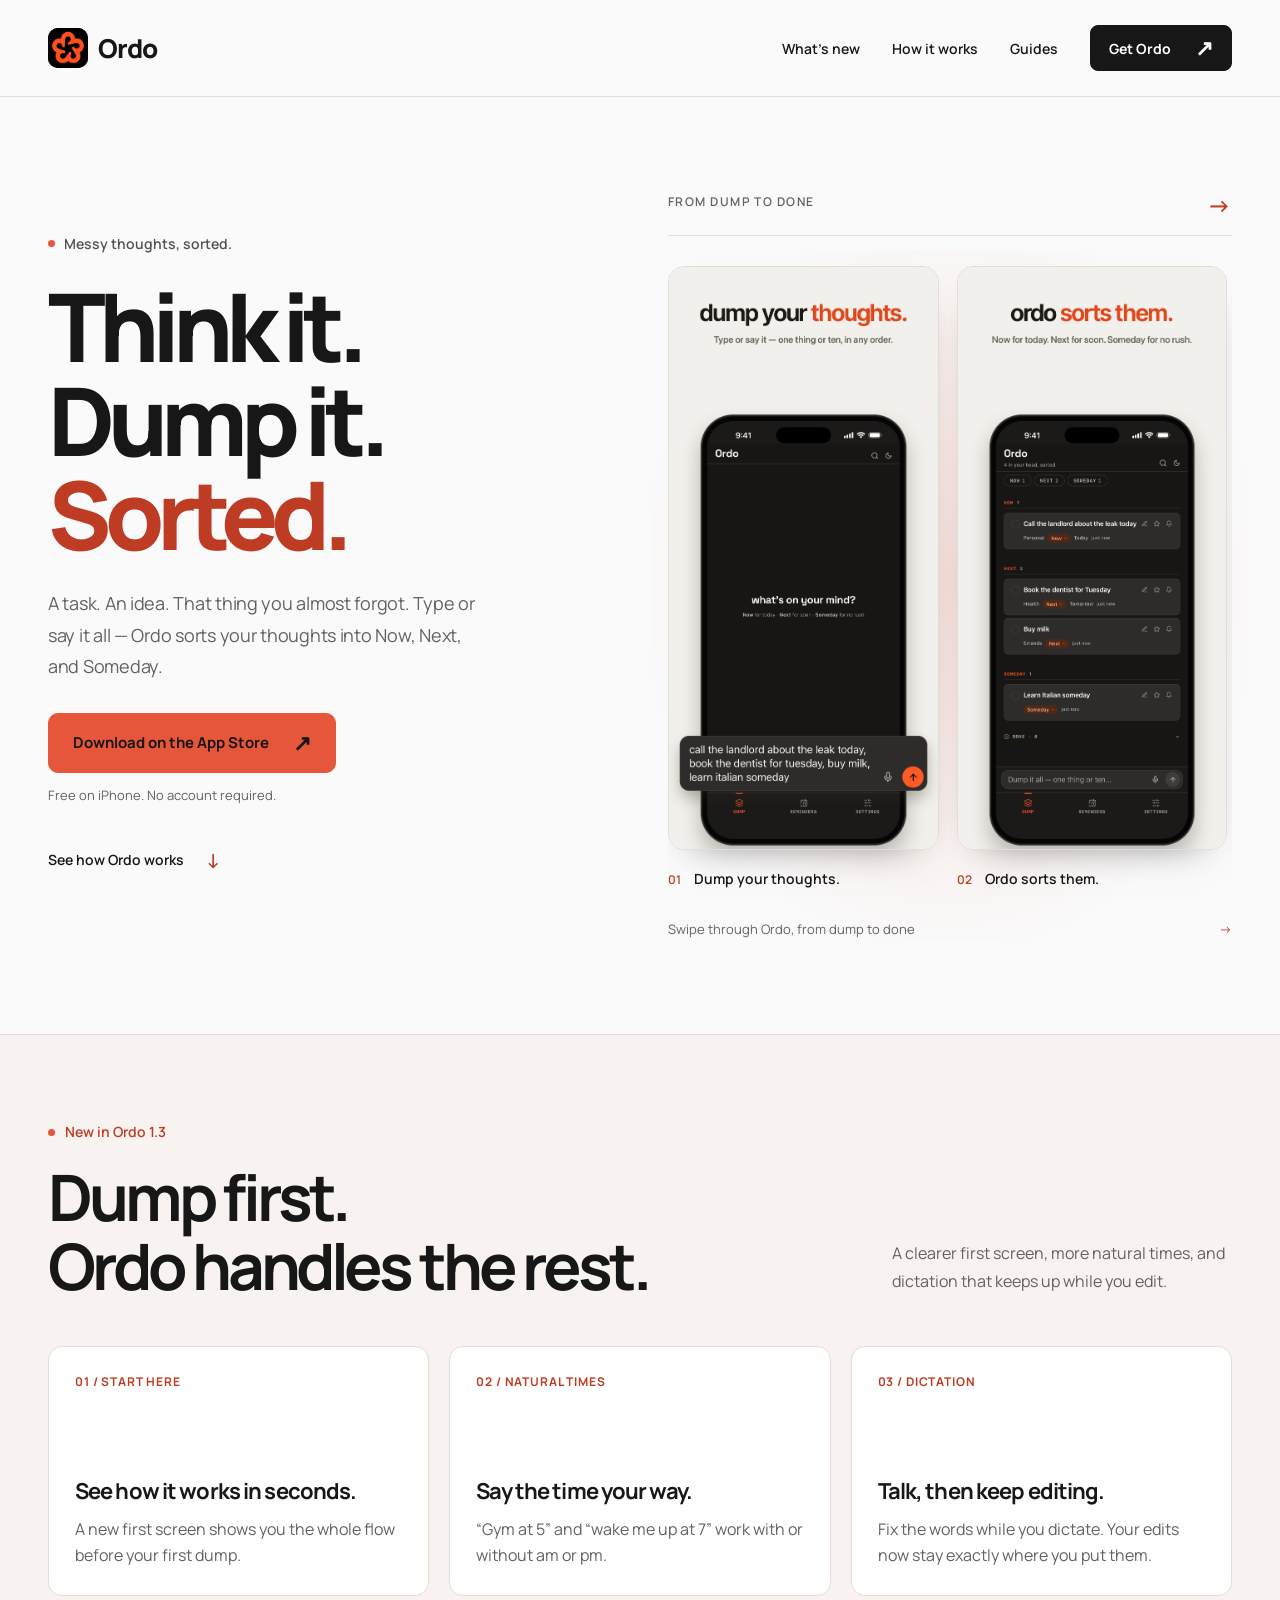
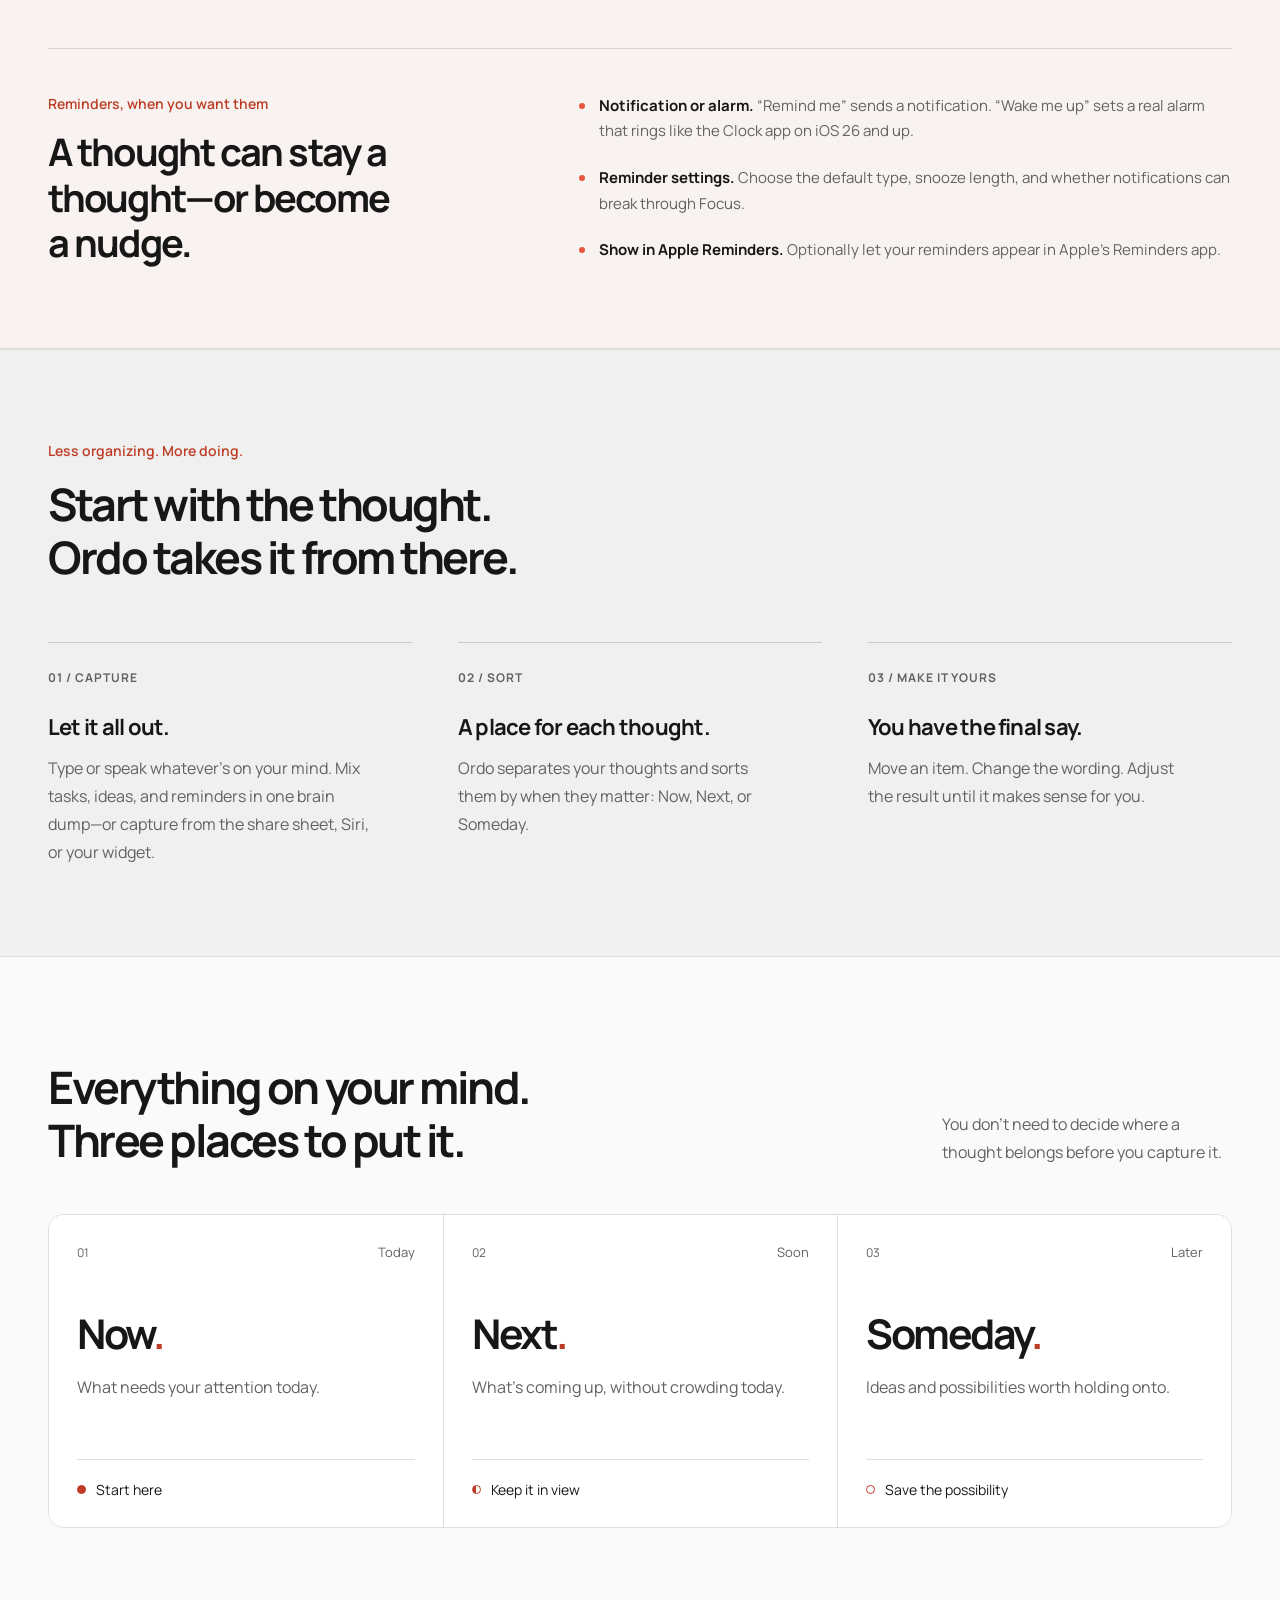
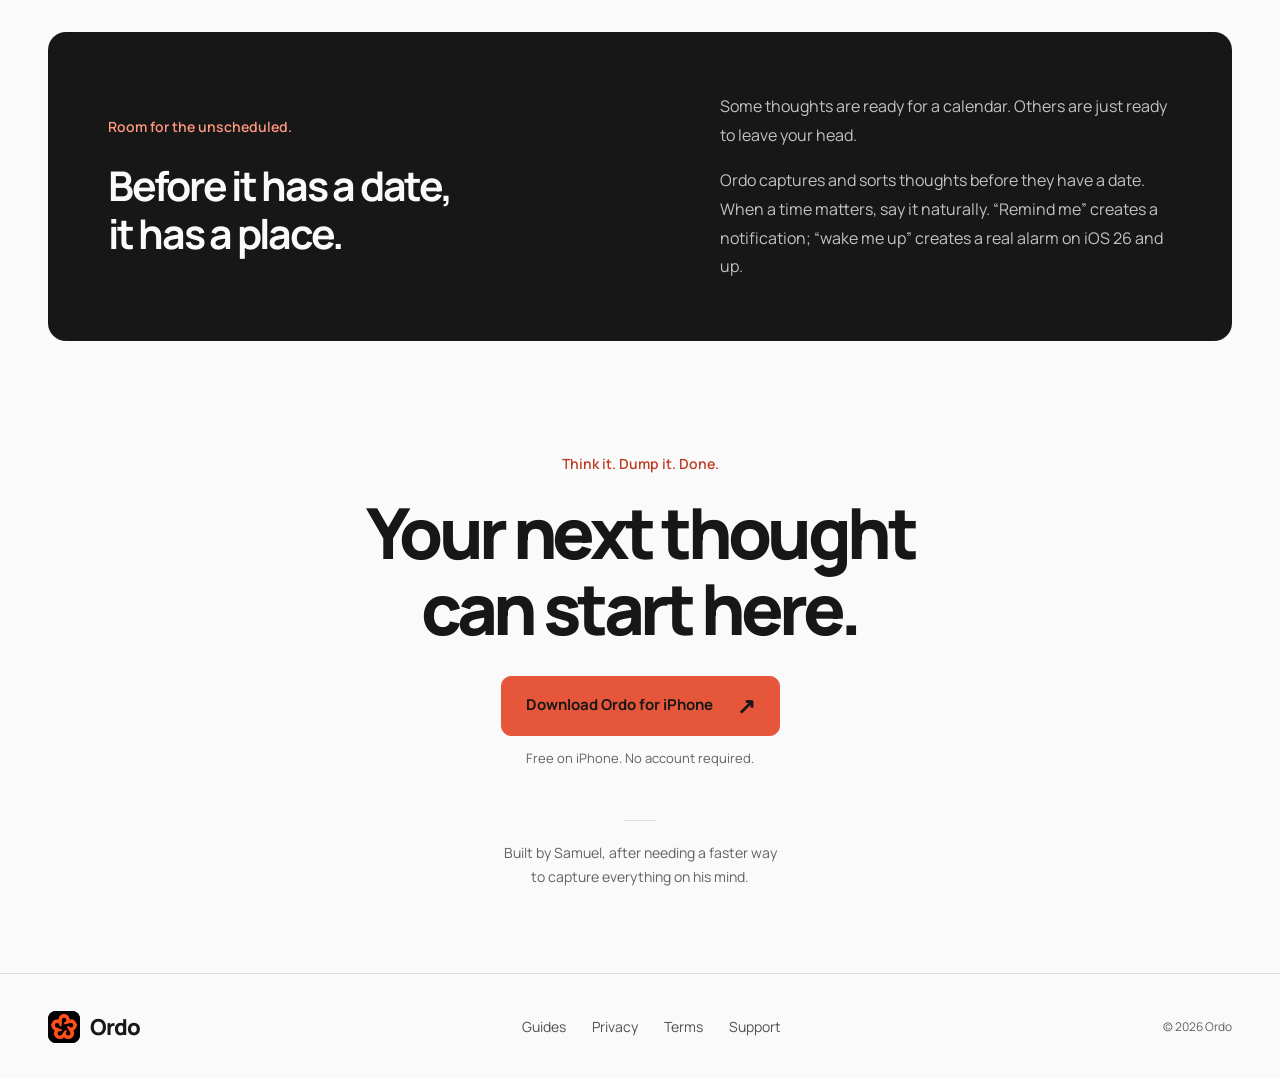
==== index.html @ 33060d0a "Launch Ordo 1.3 website updates" ====
<!DOCTYPE html>
<html lang="en">
<head>
  <meta charset="UTF-8">
  <meta name="viewport" content="width=device-width, initial-scale=1, viewport-fit=cover">
  <meta name="theme-color" content="#fafafa">
  <meta name="color-scheme" content="light">
  <meta name="robots" content="index, follow">
  <title>Ordo: Brain Dump | Messy thoughts, sorted.</title>
  <meta name="description" content="Dump every task, idea, and loose thought in one place. Ordo sorts them into Now, Next, and Someday.">
  <link rel="canonical" href="https://heyordo.app/">

  <link rel="icon" type="image/png" sizes="96x96" href="/favicon-ordo.png">
  <link rel="icon" type="image/png" sizes="32x32" href="/favicon-ordo-32.png">
  <link rel="shortcut icon" href="/favicon.ico">
  <link rel="apple-touch-icon" sizes="180x180" href="/apple-touch-icon-ordo.png">
  <link rel="manifest" href="/site.webmanifest">
  <link rel="preconnect" href="https://fonts.googleapis.com">
  <link rel="preconnect" href="https://fonts.gstatic.com" crossorigin>
  <link href="https://fonts.googleapis.com/css2?family=Manrope:wght@400;500;600;700;800&amp;display=swap" rel="stylesheet">
  <meta property="og:title" content="Ordo: Brain Dump | Messy thoughts, sorted.">
  <meta property="og:description" content="Type or say mixed thoughts. Ordo separates them into Now, Next, and Someday.">
  <meta property="og:type" content="website">
  <meta property="og:url" content="https://heyordo.app">
  <meta property="og:site_name" content="Ordo">
  <meta property="og:locale" content="en_CA">
  <meta property="og:image" content="https://heyordo.app/social-preview.png">
  <meta property="og:image:secure_url" content="https://heyordo.app/social-preview.png">
  <meta property="og:image:type" content="image/png">
  <meta property="og:image:width" content="1200">
  <meta property="og:image:height" content="630">
  <meta property="og:image:alt" content="Ordo sorts mixed thoughts into Now, Next, and Someday.">
  <link rel="image_src" href="https://heyordo.app/social-preview.png">
  <meta name="twitter:card" content="summary_large_image">
  <meta name="twitter:title" content="Ordo: Brain Dump | Messy thoughts, sorted.">
  <meta name="twitter:description" content="Type or say mixed thoughts. Ordo separates them into Now, Next, and Someday.">
  <meta name="twitter:image" content="https://heyordo.app/social-preview.png">
  <meta name="twitter:image:alt" content="Ordo sorts mixed thoughts into Now, Next, and Someday.">

  <script defer data-domain="heyordo.app" src="https://plausible.io/js/script.js"></script>

  <link rel="stylesheet" href="/site.css">
</head>
<body>
  <a class="skip-link" href="#main">Skip to content</a>
  <header class="site-header">
    <nav class="wrap nav" aria-label="Main navigation">
      <a class="brand" href="/" aria-label="Ordo home">
        <span class="brand-icon"><img src="/logo-original.png" alt="" width="40" height="40"></span>
        <span>Ordo</span>
      </a>
      <div class="nav-links">
        <a class="nav-text" href="#v13">What's new</a>
        <a class="nav-text" href="#how-it-works">How it works</a>
        <a class="nav-text" href="/articles/">Guides</a>
        <a class="button button-small" href="https://apps.apple.com/app/id6797331101">Get Ordo <span aria-hidden="true">↗</span></a>
      </div>
    </nav>
  </header>

  <main id="main">
    <section class="hero wrap" aria-labelledby="hero-title">
      <div class="hero-content">
        <p class="eyebrow"><span class="status-dot" aria-hidden="true"></span> Messy thoughts, sorted.</p>
        <h1 id="hero-title">Think it.<br>Dump it.<br><span>Sorted.</span></h1>
        <p class="hero-copy">A task. An idea. That thing you almost forgot. Type or say it all — Ordo sorts your thoughts into Now, Next, and Someday.</p>
        <div class="hero-actions">
          <a class="button" href="https://apps.apple.com/app/id6797331101">Download on the App Store <span aria-hidden="true">↗</span></a>
          <p class="availability">Free on iPhone. No account required.</p>
        </div>
        <a class="text-link" href="#how-it-works">See how Ordo works <span aria-hidden="true">↓</span></a>
      </div>
      <div class="hero-product" aria-label="Ordo product screenshots">
        <div class="product-heading"><span>FROM DUMP TO DONE</span><span aria-hidden="true">→</span></div>
        <div class="phone-pair" tabindex="0" role="region" aria-label="Six Ordo screenshots, in order">
          <figure class="phone">
            <img src="/screenshots-1.3/01.png" alt="Dump your thoughts in Ordo by typing one thing or ten, in any order." width="1290" height="2796" fetchpriority="high" decoding="async">
            <figcaption><span>01</span> Dump your thoughts.</figcaption>
          </figure>
          <figure class="phone">
            <img src="/screenshots-1.3/02.png" alt="Ordo sorts a mixed dump into Now, Next, and Someday." width="1290" height="2796" decoding="async">
            <figcaption><span>02</span> Ordo sorts them.</figcaption>
          </figure>
          <figure class="phone">
            <img src="/screenshots-1.3/03.png" alt="Ordo shown with a five-star App Store review from a person using it to organize their thoughts." width="1290" height="2796" loading="lazy" decoding="async">
            <figcaption><span>03</span> Made for busy minds.</figcaption>
          </figure>
          <figure class="phone">
            <img src="/screenshots-1.3/04.png" alt="Dictate a brain dump in Ordo and edit the text while speaking." width="1290" height="2796" loading="lazy" decoding="async">
            <figcaption><span>04</span> Say it as it comes.</figcaption>
          </figure>
          <figure class="phone">
            <img src="/screenshots-1.3/05.png" alt="Mention a time in a dump and Ordo creates a reminder." width="1290" height="2796" loading="lazy" decoding="async">
            <figcaption><span>05</span> Add a time.</figcaption>
          </figure>
          <figure class="phone">
            <img src="/screenshots-1.3/06.png" alt="Completed items move out of the way in Ordo, leaving room to breathe." width="1290" height="2796" loading="lazy" decoding="async">
            <figcaption><span>06</span> Tick it off.</figcaption>
          </figure>
        </div>
        <p class="screen-hint">Swipe through Ordo, from dump to done <span aria-hidden="true">→</span></p>
      </div>
    </section>

    <section class="release-section" id="v13" aria-labelledby="release-title">
      <div class="wrap">
        <div class="release-heading">
          <div>
            <p class="eyebrow release-status"><span class="status-dot" aria-hidden="true"></span> New in Ordo 1.3</p>
            <h2 id="release-title">Dump first.<br>Ordo handles the rest.</h2>
          </div>
          <p>A clearer first screen, more natural times, and dictation that keeps up while you edit.</p>
        </div>
        <div class="capture-grid">
          <article class="capture-feature">
            <span class="feature-number">01 / START HERE</span>
            <h3>See how it works in seconds.</h3>
            <p>A new first screen shows you the whole flow before your first dump.</p>
          </article>
          <article class="capture-feature">
            <span class="feature-number">02 / NATURAL TIMES</span>
            <h3>Say the time your way.</h3>
            <p>“Gym at 5” and “wake me up at 7” work with or without am or pm.</p>
          </article>
          <article class="capture-feature">
            <span class="feature-number">03 / DICTATION</span>
            <h3>Talk, then keep editing.</h3>
            <p>Fix the words while you dictate. Your edits now stay exactly where you put them.</p>
          </article>
        </div>
        <div class="release-more">
          <div>
            <p class="eyebrow">Reminders, when you want them</p>
            <h3>A thought can stay a thought—or become a nudge.</h3>
          </div>
          <ul class="release-list">
            <li><strong>Notification or alarm.</strong> “Remind me” sends a notification. “Wake me up” sets a real alarm that rings like the Clock app on iOS 26 and up.</li>
            <li><strong>Reminder settings.</strong> Choose the default type, snooze length, and whether notifications can break through Focus.</li>
            <li><strong>Show in Apple Reminders.</strong> Optionally let your reminders appear in Apple's Reminders app.</li>
          </ul>
        </div>
      </div>
    </section>

    <section class="how-section" id="how-it-works" aria-labelledby="how-title">
      <div class="wrap">
        <div class="section-heading">
          <p class="eyebrow">Less organizing. More doing.</p>
          <h2 id="how-title">Start with the thought.<br>Ordo takes it from there.</h2>
        </div>
        <div class="steps">
          <article class="step">
            <span class="step-number">01 / CAPTURE</span>
            <h3>Let it all out.</h3>
            <p>Type or speak whatever’s on your mind. Mix tasks, ideas, and reminders in one brain dump—or capture from the share sheet, Siri, or your widget.</p>
          </article>
          <article class="step">
            <span class="step-number">02 / SORT</span>
            <h3>A place for each thought.</h3>
            <p>Ordo separates your thoughts and sorts them by when they matter: Now, Next, or Someday.</p>
          </article>
          <article class="step">
            <span class="step-number">03 / MAKE IT YOURS</span>
            <h3>You have the final say.</h3>
            <p>Move an item. Change the wording. Adjust the result until it makes sense for you.</p>
          </article>
        </div>
      </div>
    </section>

    <section class="buckets-section wrap" aria-labelledby="buckets-title">
      <div class="section-heading split-heading">
        <h2 id="buckets-title">Everything on your mind.<br>Three places to put it.</h2>
        <p>You don’t need to decide where a thought belongs before you capture it.</p>
      </div>
      <div class="buckets">
        <article class="bucket">
          <div class="bucket-top"><span class="bucket-index">01</span><span class="bucket-time">Today</span></div>
          <h3>Now<span aria-hidden="true">.</span></h3>
          <p>What needs your attention today.</p>
          <div class="bucket-bottom"><span class="bucket-mark mark-now" aria-hidden="true"></span> Start here</div>
        </article>
        <article class="bucket">
          <div class="bucket-top"><span class="bucket-index">02</span><span class="bucket-time">Soon</span></div>
          <h3>Next<span aria-hidden="true">.</span></h3>
          <p>What’s coming up, without crowding today.</p>
          <div class="bucket-bottom"><span class="bucket-mark mark-next" aria-hidden="true"></span> Keep it in view</div>
        </article>
        <article class="bucket">
          <div class="bucket-top"><span class="bucket-index">03</span><span class="bucket-time">Later</span></div>
          <h3>Someday<span aria-hidden="true">.</span></h3>
          <p>Ideas and possibilities worth holding onto.</p>
          <div class="bucket-bottom"><span class="bucket-mark mark-someday" aria-hidden="true"></span> Save the possibility</div>
        </article>
      </div>
    </section>

    <section class="calendar-section wrap" aria-labelledby="calendar-title">
      <div class="calendar-panel">
        <div>
          <p class="eyebrow">Room for the unscheduled.</p>
          <h2 id="calendar-title">Before it has a date,<br>it has a place.</h2>
        </div>
        <div class="calendar-copy">
          <p>Some thoughts are ready for a calendar. Others are just ready to leave your head.</p>
          <p>Ordo captures and sorts thoughts before they have a date. When a time matters, say it naturally. “Remind me” creates a notification; “wake me up” creates a real alarm on iOS 26 and up.</p>
        </div>
      </div>
    </section>

    <section class="closing wrap" aria-labelledby="closing-title">
      <p class="eyebrow">Think it. Dump it. Done.</p>
      <h2 id="closing-title">Your next thought<br>can start here.</h2>
      <a class="button" href="https://apps.apple.com/app/id6797331101">Download Ordo for iPhone <span aria-hidden="true">↗</span></a>
      <p class="availability">Free on iPhone. No account required.</p>
      <div class="founder-note"><span class="founder-rule" aria-hidden="true"></span><p>Built by Samuel, after needing a faster way<br class="desktop-break"> to capture everything on his mind.</p></div>
    </section>
  </main>

  <footer>
    <div class="wrap footer-inner">
      <a class="brand footer-brand" href="/" aria-label="Ordo home"><span class="brand-icon"><img src="/logo-original.png" alt="" width="32" height="32"></span><span>Ordo</span></a>
      <nav class="footer-links" aria-label="Footer navigation">
        <a href="/articles/">Guides</a>
        <a href="/privacy/">Privacy</a>
        <a href="/terms/">Terms</a>
        <a href="/support/">Support</a>
      </nav>
      <span class="copyright">© 2026 Ordo</span>
    </div>
  </footer>
</body>
</html>
---- site.css ----
:root {
  color-scheme: light;
  --paper: #fafafa;
  --ink: #171717;
  --muted: #626262;
  --line: #dedede;
  --coral: #e6563a;
  --coral-dark: #be3c24;
  --sans: "Manrope", -apple-system, BlinkMacSystemFont, "Segoe UI", sans-serif;
}
* { box-sizing: border-box; }
html { scroll-behavior: smooth; scroll-padding-top: 32px; }
body { margin: 0; background: var(--paper); color: var(--ink); font-family: var(--sans); -webkit-font-smoothing: antialiased; }
a { color: inherit; text-decoration: none; }
a:focus-visible { outline: 3px solid var(--coral-dark); outline-offset: 6px; }
::selection { color: var(--ink); background: #ffc8b9; }
.wrap { width: min(100% - 96px, 1200px); margin-inline: auto; }
.skip-link { position: absolute; top: -80px; left: 24px; z-index: 100; background: var(--ink); color: white; padding: 16px; border-radius: 8px; }
.skip-link:focus { top: 12px; }
.site-header { border-bottom: 1px solid var(--line); }
.nav { display: flex; justify-content: space-between; align-items: center; flex-wrap: wrap; gap: 16px 24px; min-height: 96px; padding-block: 14px; }
.brand { display: inline-flex; align-items: center; gap: 10px; font-size: 26px; letter-spacing: -1px; font-weight: 800; flex-shrink: 0; }
.brand-icon { display: block; width: 40px; height: 40px; flex-shrink: 0; overflow: hidden; border-radius: 10px; background: #000; }
.brand-icon img { display: block; width: 100%; height: 100%; transform: scale(1.16); }
.nav-links { display: flex; align-items: center; flex-wrap: wrap; gap: 16px 32px; }
.nav-text { font-size: 14px; font-weight: 600; padding-block: 14px; }
.nav-text:hover, .footer-links a:hover { color: var(--coral-dark); }
.button { display: inline-flex; align-items: center; justify-content: center; gap: 24px; min-height: 60px; padding: 17px 24px; background: var(--ink); color: #fff; border: 1px solid var(--ink); border-radius: 10px; font-weight: 700; font-size: 15px; line-height: 1.5; transition: background 160ms, transform 160ms; }
.button span { font-size: 22px; line-height: 1; }
.button:hover { background: #333; transform: translateY(-2px); }
.button-small { min-height: 46px; padding: 10px 18px; gap: 24px; font-size: 14px; border-radius: 8px; }
.hero-actions .button, .closing .button { background: var(--coral); border-color: var(--coral); color: var(--ink); }
.hero-actions .button:hover, .closing .button:hover { background: #f16a4f; border-color: #f16a4f; }
.hero { display: grid; grid-template-columns: 1fr 1fr; align-items: center; gap: 56px; padding-block: 76px 94px; }
.eyebrow { margin: 0 0 24px; font-size: 14px; line-height: 1.6; font-weight: 600; }
.hero .eyebrow { display: flex; align-items: center; gap: 9px; color: #525252; }
.status-dot { width: 7px; height: 7px; border-radius: 50%; background: var(--coral); flex-shrink: 0; }
h1, h2, h3, p { overflow-wrap: break-word; }
h1 { font-size: clamp(64px, 7.4vw, 104px); font-weight: 800; letter-spacing: -.075em; line-height: .99; margin: 0; }
h1 > span { color: var(--coral-dark); }
.hero-copy { max-width: 440px; margin: 28px 0 0; color: var(--muted); font-size: 18px; line-height: 1.75; letter-spacing: -.015em; }
.hero-actions { margin-top: 30px; }
.availability { margin: 12px 0 0; font-size: 13px; line-height: 1.6; color: var(--muted); }
.text-link { display: inline-flex; align-items: center; gap: 22px; margin-top: 32px; font-size: 14px; font-weight: 600; padding-block: 8px; }
.text-link span { color: var(--coral-dark); font-size: 20px; }
.text-link:hover { color: var(--coral-dark); }
.hero-product { position: relative; isolation: isolate; min-width: 0; padding-top: 20px; }
.hero-product::before { content: ''; position: absolute; z-index: -1; inset: 10% -3% 0; background: radial-gradient(ellipse at 50% 48%, rgba(230, 86, 58, .16), rgba(230, 86, 58, .06) 48%, transparent 74%); pointer-events: none; }
.product-heading { display: flex; justify-content: space-between; padding-bottom: 18px; border-bottom: 1px solid var(--line); font-size: 12px; letter-spacing: .12em; font-weight: 600; color: var(--muted); }
.product-heading > span:last-child { font-size: 24px; color: var(--coral-dark); line-height: 1; }
.phone-pair { display: flex; align-items: start; gap: 18px; padding: 30px 0 18px; overflow-x: auto; overscroll-behavior-inline: contain; scroll-snap-type: x mandatory; scrollbar-width: thin; scrollbar-color: #d8a193 transparent; }
.phone { flex: 0 0 min(48%, 286px); min-width: 0; margin: 0; scroll-snap-align: start; }
.phone-pair:focus-visible { outline: 3px solid var(--coral-dark); outline-offset: 5px; border-radius: 8px; }
.screen-hint { display: flex; justify-content: space-between; gap: 16px; margin: 12px 0 0; color: var(--muted); font-size: 13px; line-height: 1.6; }
.screen-hint span { color: var(--coral-dark); }
.phone img { display: block; width: 100%; height: auto; border: 1px solid #e3ddd9; border-radius: 16px; box-shadow: 0 18px 38px -28px #0009; }
.phone figcaption { font-size: 14px; line-height: 1.5; font-weight: 600; margin-top: 18px; }
.phone figcaption span { color: var(--coral-dark); margin-right: 10px; font-size: 12px; }
.release-section { border-block: 1px solid var(--line); padding-block: 86px 82px; background: #f8f3f0; }
.release-heading { display: flex; justify-content: space-between; align-items: end; gap: 48px; }
.release-status { display: flex; align-items: center; gap: 10px; margin-bottom: 18px; color: var(--coral-dark); }
.release-heading h2 { margin: 0; font-size: clamp(42px, 5vw, 66px); line-height: 1.08; letter-spacing: -.065em; }
.release-heading > p { max-width: 340px; margin: 0 0 5px; color: var(--muted); font-size: 16px; line-height: 1.7; }
.capture-grid { display: grid; grid-template-columns: repeat(3, minmax(0, 1fr)); gap: 20px; margin-top: 46px; }
.capture-feature { min-height: 250px; display: flex; flex-direction: column; padding: 26px; border: 1px solid #e8dcd6; border-radius: 14px; background: #fff; }
.feature-number { color: var(--coral-dark); font-size: 12px; font-weight: 700; letter-spacing: .07em; }
.capture-feature h3 { margin: auto 0 10px; font-size: 22px; line-height: 1.3; letter-spacing: -.04em; }
.capture-feature p { margin: 0; color: var(--muted); font-size: 16px; line-height: 1.65; }
.release-more { display: grid; grid-template-columns: 1fr 1.4fr; gap: 64px; margin-top: 52px; padding-top: 44px; border-top: 1px solid #dccfc8; }
.release-more .eyebrow { margin-bottom: 14px; color: var(--coral-dark); }
.release-more h3 { max-width: 360px; margin: 0; font-size: clamp(28px, 3vw, 38px); line-height: 1.2; letter-spacing: -.05em; }
.release-list { display: grid; gap: 18px; margin: 0; padding: 0; list-style: none; }
.release-list li { position: relative; padding-left: 20px; color: var(--muted); font-size: 15px; line-height: 1.7; }
.release-list li::before { content: ''; position: absolute; top: .65em; left: 0; width: 6px; height: 6px; border-radius: 50%; background: var(--coral); }
.release-list strong { color: var(--ink); }
.how-section { border-block: 1px solid var(--line); padding-block: 90px; background: #f0f0f0; }
.section-heading h2, .calendar-panel h2 { font-size: clamp(30px, 3.5vw, 46px); font-weight: 700; line-height: 1.18; letter-spacing: -.055em; margin: 0; }
.section-heading > .eyebrow { color: var(--coral-dark); margin-bottom: 16px; }
.steps { display: grid; grid-template-columns: repeat(3, 1fr); gap: 46px; margin-top: 58px; }
.step { border-top: 1px solid #cacaca; padding-top: 22px; }
.step-number { font-size: 12px; letter-spacing: .08em; font-weight: 700; color: var(--muted); }
.step h3 { font-size: 22px; font-weight: 700; line-height: 1.3; letter-spacing: -.035em; margin: 26px 0 12px; }
.step p { font-size: 16px; color: var(--muted); line-height: 1.75; margin: 0; max-width: 330px; }
.buckets-section { padding-block: 104px; }
.split-heading { display: flex; justify-content: space-between; align-items: end; gap: 48px; }
.split-heading > p { max-width: 290px; font-size: 16px; line-height: 1.75; color: var(--muted); margin: 0; }
.buckets { display: grid; grid-template-columns: repeat(3, minmax(0, 1fr)); margin-top: 48px; border: 1px solid var(--line); border-radius: 16px; overflow: hidden; }
.bucket { padding: 28px; background: #fff; }
.bucket + .bucket { border-left: 1px solid var(--line); }
.bucket-top { display: flex; align-items: center; justify-content: space-between; color: var(--muted); font-size: 13px; }
.bucket-index { font-size: 12px; }
.bucket h3 { font-size: clamp(30px, 3.2vw, 42px); letter-spacing: -.06em; font-weight: 700; margin: 44px 0 14px; }
.bucket h3 > span { color: var(--coral-dark); }
.bucket p { font-size: 16px; line-height: 1.6; color: var(--muted); min-height: 52px; margin: 0; }
.bucket-bottom { border-top: 1px solid var(--line); padding-top: 20px; margin-top: 32px; font-size: 14px; display: flex; align-items: center; gap: 10px; }
.bucket-mark { width: 9px; height: 9px; display: inline-block; border-radius: 50%; border: 1px solid var(--coral-dark); }
.mark-now { background: var(--coral-dark); }
.mark-next { background: linear-gradient(90deg, var(--coral-dark) 50%, transparent 50%); }
.calendar-panel { padding: 60px; display: grid; grid-template-columns: 1.2fr 1fr; gap: 70px; align-items: center; background: var(--ink); color: #fafafa; border-radius: 18px; }
.calendar-panel .eyebrow { color: #ff987d; margin-bottom: 22px; }
.calendar-panel h2 { font-size: clamp(30px, 3.2vw, 42px); }
.calendar-copy p { font-size: 16px; line-height: 1.8; margin: 0; color: #c2c2c2; }
.calendar-copy p + p { margin-top: 16px; }
.closing { padding-block: 112px 84px; text-align: center; }
.closing .eyebrow { color: var(--coral-dark); margin-bottom: 18px; }
.closing h2 { font-size: clamp(42px, 5.5vw, 72px); line-height: 1.08; font-weight: 800; letter-spacing: -.065em; margin: 0 0 30px; }
.founder-note { display: flex; flex-direction: column; align-items: center; margin-top: 52px; }
.founder-rule { height: 1px; width: 32px; background: var(--line); }
.founder-note p { margin: 20px 0 0; font-size: 14px; line-height: 1.7; color: var(--muted); }
footer { border-top: 1px solid var(--line); padding-block: 32px; }
.footer-inner { display: flex; justify-content: space-between; align-items: center; gap: 24px; flex-wrap: wrap; }
.footer-brand { font-size: 22px; }
.footer-brand .brand-icon { width: 32px; height: 32px; border-radius: 8px; }
.footer-links { display: flex; gap: 26px; flex-wrap: wrap; }
.footer-links a { font-size: 14px; line-height: 1.5; padding-block: 10px; color: #505050; }
.copyright { color: var(--muted); font-size: 12px; }
@media (min-width: 1440px) { .hero { gap: 84px; } }
@media (max-width: 1050px) {
  .wrap { width: calc(100% - 64px); }
  .hero { gap: 32px; }
  h1 { font-size: clamp(64px, 8vw, 84px); }
  .hero-copy { font-size: 17px; }
  .phone-pair { gap: 12px; }
  .steps { gap: 28px; }
  .release-more { gap: 36px; }
  .bucket { padding: 22px; }
  .calendar-panel { padding: 44px; gap: 40px; }
}
@media (max-width: 760px) {
  .wrap { width: calc(100% - 40px); }
  .nav { min-height: 78px; gap: 16px; }
  .nav-links { gap: 20px; }
  .nav-text[href="#how-it-works"] { display: none; }
  .nav-text[href="#v13"] { display: none; }
  .brand { font-size: 24px; }
  .brand-icon { width: 34px; height: 34px; border-radius: 9px; }
  .button-small { padding-inline: 14px; gap: 16px; }
  .hero { grid-template-columns: 1fr; padding-block: 48px 56px; gap: 44px; }
  .hero .eyebrow { font-size: 13px; margin-bottom: 24px; }
  h1 { font-size: clamp(68px, 14vw, 96px); }
  .hero-copy { max-width: 520px; margin-top: 24px; }
  .hero-actions { margin-top: 26px; }
  .text-link { margin-top: 20px; }
  .hero-product { max-width: 480px; width: 100%; justify-self: center; padding: 0; }
  .phone-pair { gap: 20px; padding: 24px 0 20px; }
  .phone { flex: 0 0 min(82%, 300px); scroll-snap-align: start; }
  .screen-hint { margin-top: 14px; }
  .how-section { padding-block: 56px; }
  .release-section { padding-block: 60px; }
  .release-heading { display: block; }
  .release-heading > p { max-width: 520px; margin-top: 18px; }
  .capture-grid { grid-template-columns: 1fr; gap: 12px; margin-top: 32px; }
  .capture-feature { min-height: 0; padding: 22px; }
  .capture-feature h3 { margin: 24px 0 8px; }
  .release-more { grid-template-columns: 1fr; gap: 26px; margin-top: 36px; padding-top: 32px; }
  .steps { grid-template-columns: 1fr; gap: 30px; margin-top: 36px; }
  .step { padding-top: 18px; }
  .step h3 { margin-top: 16px; }
  .step p { max-width: 520px; }
  .buckets-section { padding-block: 60px; }
  .split-heading { display: block; }
  .split-heading > p { max-width: 420px; margin-top: 20px; }
  .buckets { grid-template-columns: 1fr; margin-top: 30px; }
  .bucket { padding: 24px; }
  .bucket + .bucket { border-left: 0; border-top: 1px solid var(--line); }
  .bucket h3 { font-size: 38px; margin-top: 24px; }
  .bucket p { min-height: 0; }
  .bucket-bottom { margin-top: 24px; }
  .calendar-panel { padding: 32px 26px; grid-template-columns: 1fr; gap: 28px; border-radius: 14px; }
  .calendar-panel h2 { font-size: 34px; }
  .closing { padding-block: 72px 56px; }
  .closing h2 { font-size: clamp(42px, 9vw, 64px); }
  .founder-note { margin-top: 38px; }
  .footer-inner { gap: 22px; }
  .footer-links { order: 3; width: 100%; gap: 28px; }
}
@media (max-width: 380px) {
  .nav-links { gap: 12px; }
  .nav-text { font-size: 13px; }
  .button { padding-inline: 18px; gap: 14px; font-size: 14px; }
  .button-small { padding-inline: 12px; font-size: 13px; }
  .phone-pair { gap: 10px; }
  .phone img { border-radius: 12px; }
  .phone figcaption { font-size: 13px; }
  .phone figcaption span { margin-right: 4px; }
  .product-heading { font-size: 12px; letter-spacing: .05em; }
  .desktop-break { display: none; }
}
@media (prefers-reduced-motion: reduce) {
  html { scroll-behavior: auto; }
  .button { transition: none; }
  .button:hover { transform: none; }
}
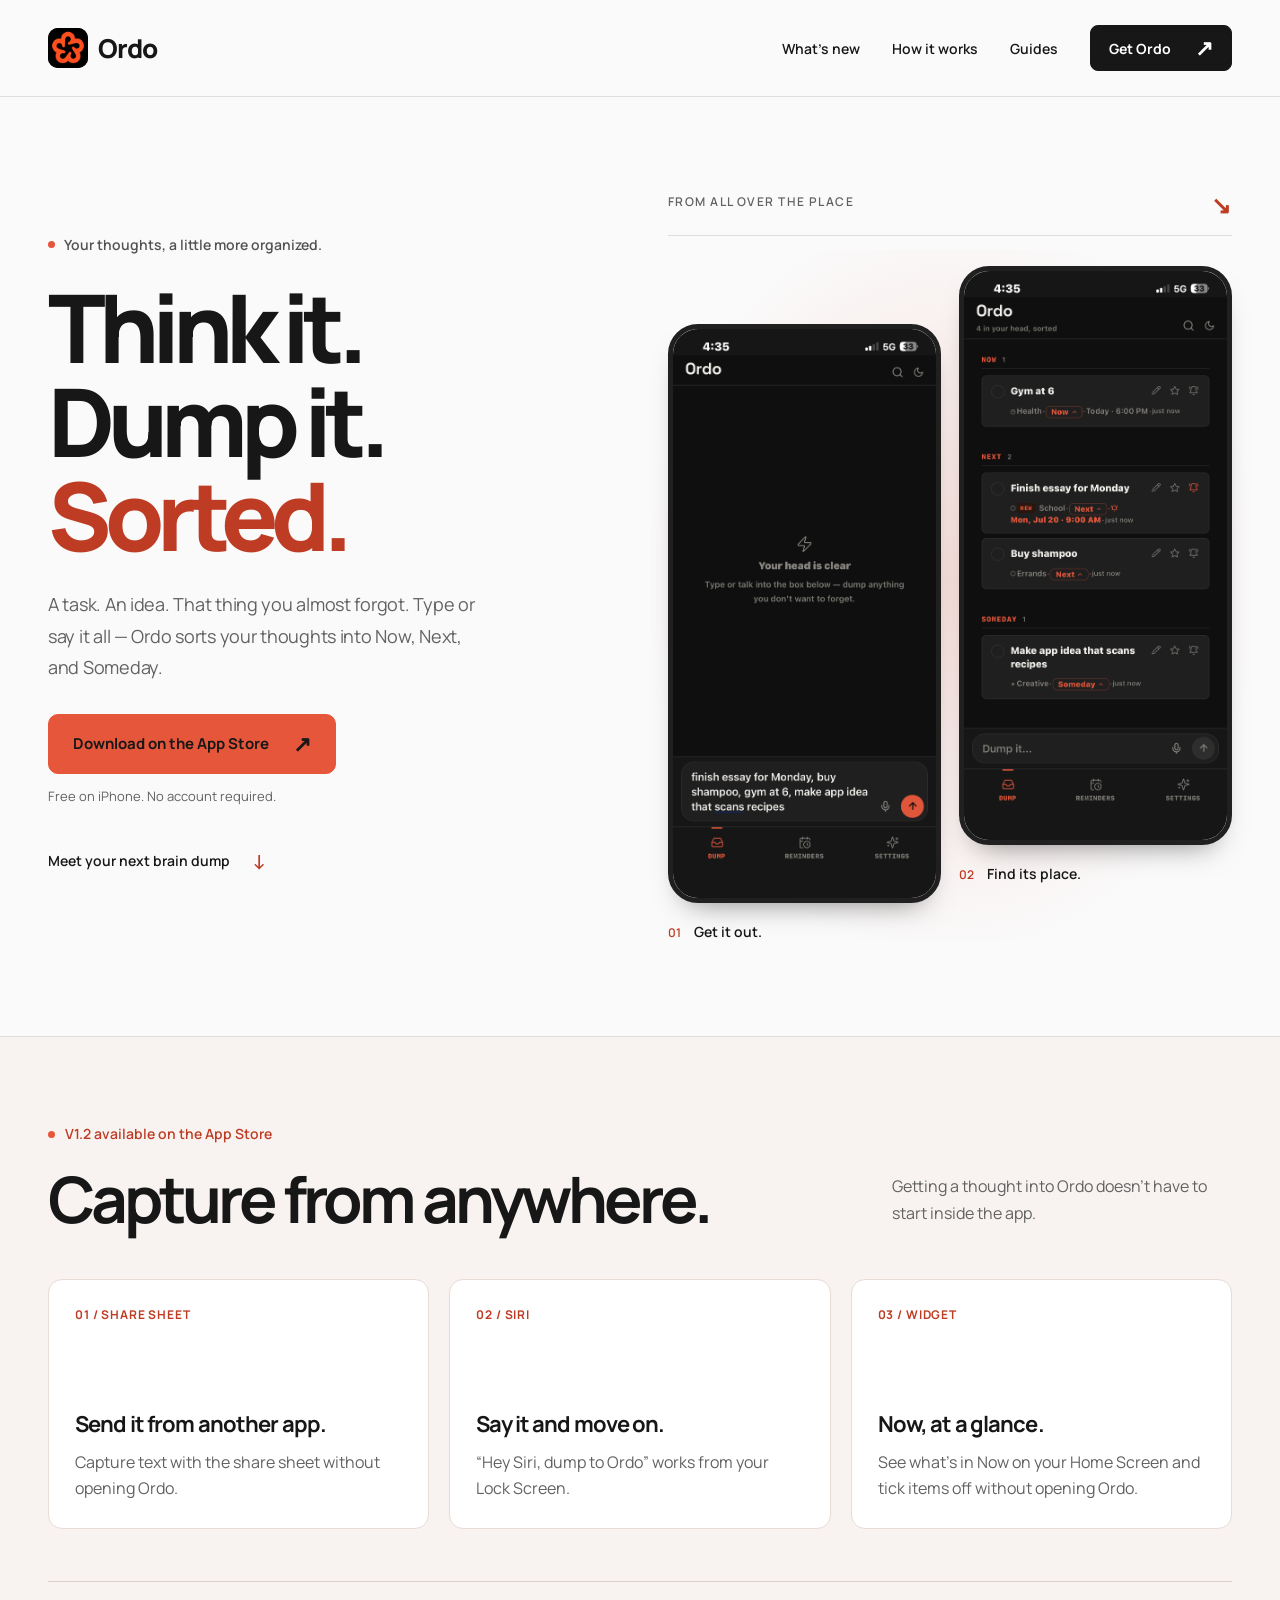
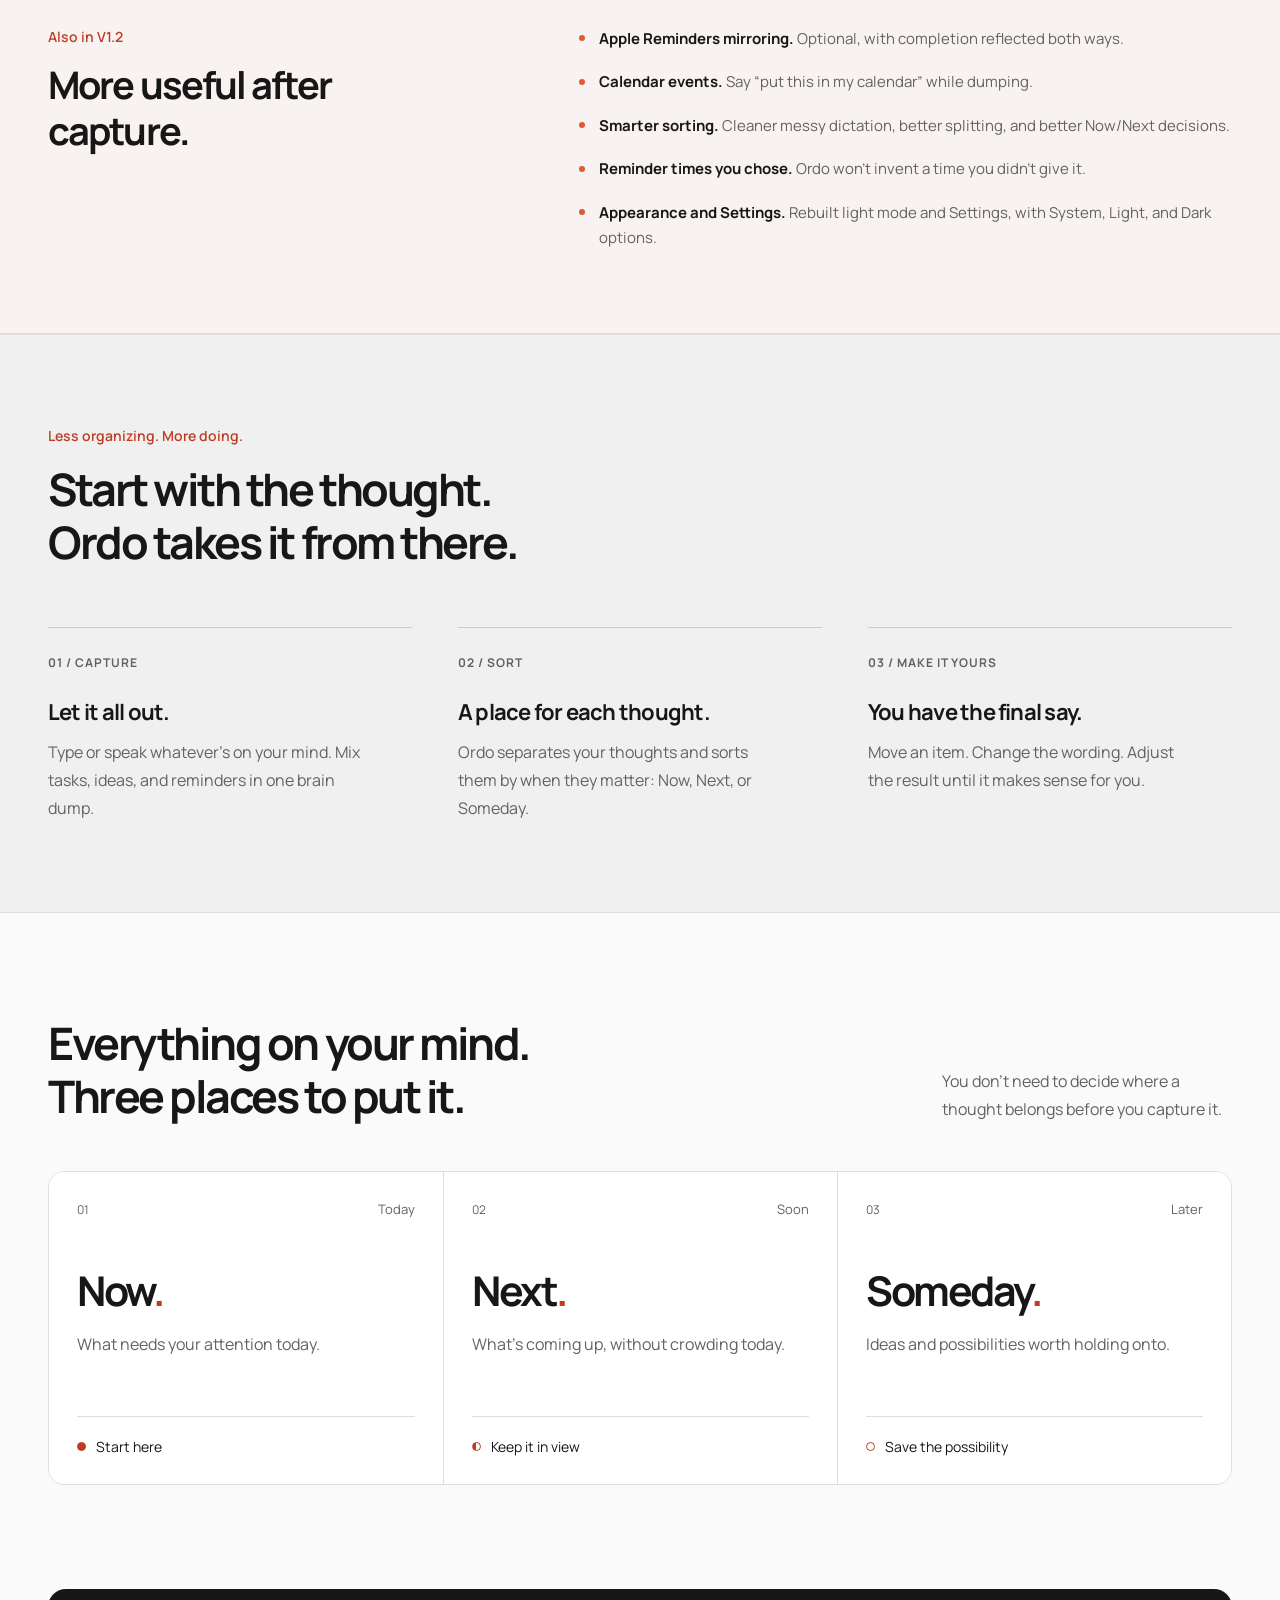
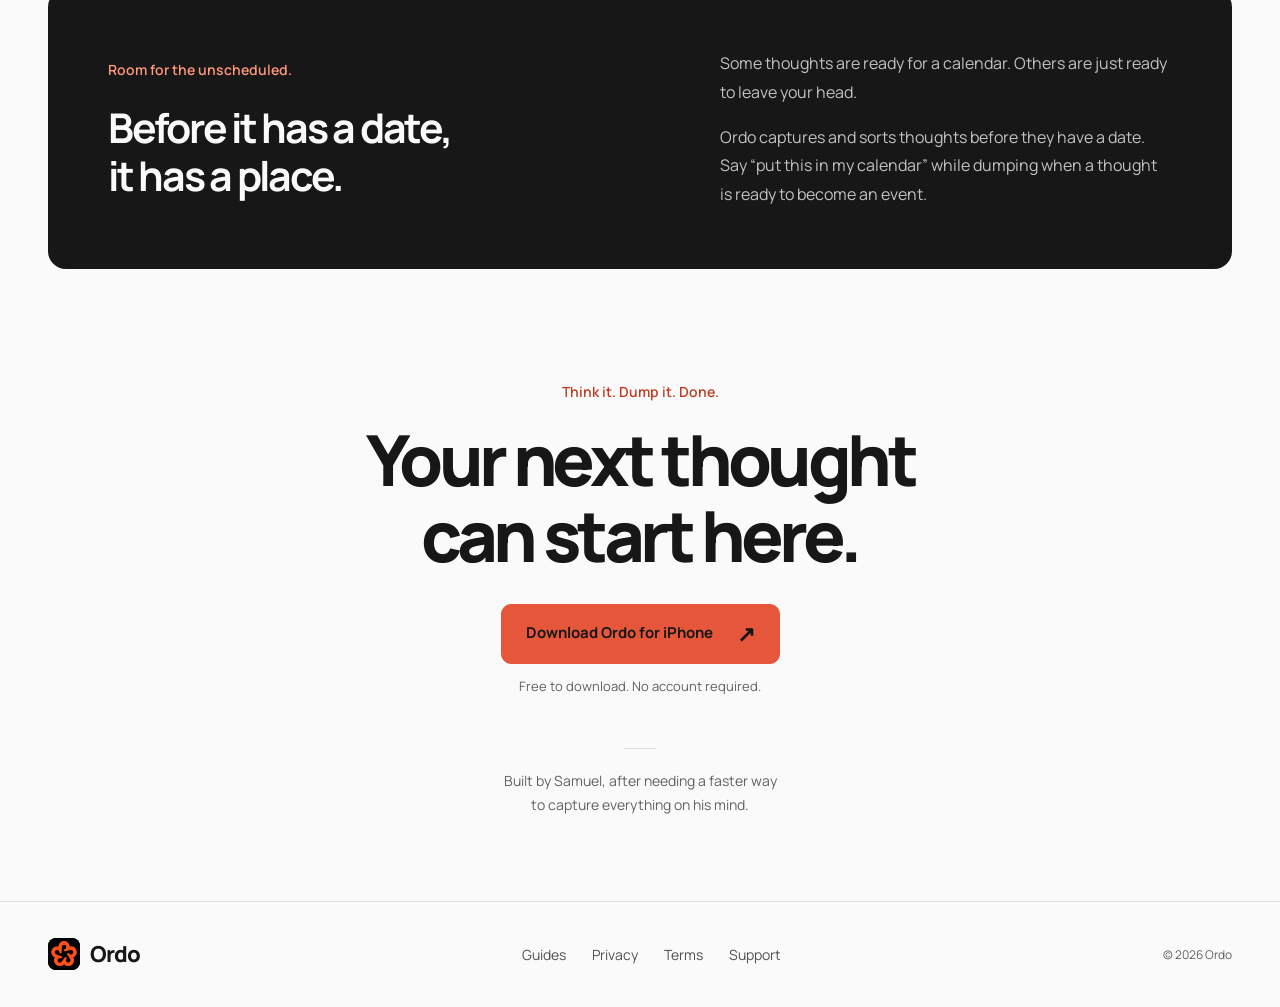
==== commit c00dcc35: "Publish V1.2 availability updates" ====
--- a/index.html
+++ b/index.html
@@ -6,8 +6,8 @@
   <meta name="theme-color" content="#fafafa">
   <meta name="color-scheme" content="light">
   <meta name="robots" content="index, follow">
-  <title>Ordo: Brain Dump | Messy thoughts, sorted.</title>
-  <meta name="description" content="Dump every task, idea, and loose thought in one place. Ordo sorts them into Now, Next, and Someday.">
+  <title>Ordo: Brain Dump for iPhone</title>
+  <meta name="description" content="Ordo sorts your thoughts into Now, Next, and Someday. Available on the App Store with the share sheet, Siri, a widget, Apple Reminders, calendar events, smarter sorting, and a rebuilt light mode.">
   <link rel="canonical" href="https://heyordo.app/">
 
   <link rel="icon" type="image/png" sizes="96x96" href="/favicon-ordo.png">
@@ -18,7 +18,7 @@
   <link rel="preconnect" href="https://fonts.googleapis.com">
   <link rel="preconnect" href="https://fonts.gstatic.com" crossorigin>
   <link href="https://fonts.googleapis.com/css2?family=Manrope:wght@400;500;600;700;800&amp;display=swap" rel="stylesheet">
-  <meta property="og:title" content="Ordo: Brain Dump | Messy thoughts, sorted.">
+  <meta property="og:title" content="Ordo | Dump your thoughts. Ordo sorts them.">
   <meta property="og:description" content="Type or say mixed thoughts. Ordo separates them into Now, Next, and Someday.">
   <meta property="og:type" content="website">
   <meta property="og:url" content="https://heyordo.app">
@@ -32,7 +32,7 @@
   <meta property="og:image:alt" content="Ordo sorts mixed thoughts into Now, Next, and Someday.">
   <link rel="image_src" href="https://heyordo.app/social-preview.png">
   <meta name="twitter:card" content="summary_large_image">
-  <meta name="twitter:title" content="Ordo: Brain Dump | Messy thoughts, sorted.">
+  <meta name="twitter:title" content="Ordo | Dump your thoughts. Ordo sorts them.">
   <meta name="twitter:description" content="Type or say mixed thoughts. Ordo separates them into Now, Next, and Someday.">
   <meta name="twitter:image" content="https://heyordo.app/social-preview.png">
   <meta name="twitter:image:alt" content="Ordo sorts mixed thoughts into Now, Next, and Someday.">
@@ -50,7 +50,7 @@
         <span>Ordo</span>
       </a>
       <div class="nav-links">
-        <a class="nav-text" href="#v13">What's new</a>
+        <a class="nav-text" href="#v12">What's new</a>
         <a class="nav-text" href="#how-it-works">How it works</a>
         <a class="nav-text" href="/articles/">Guides</a>
         <a class="button button-small" href="https://apps.apple.com/app/id6797331101">Get Ordo <span aria-hidden="true">↗</span></a>
@@ -61,82 +61,68 @@
   <main id="main">
     <section class="hero wrap" aria-labelledby="hero-title">
       <div class="hero-content">
-        <p class="eyebrow"><span class="status-dot" aria-hidden="true"></span> Messy thoughts, sorted.</p>
+        <p class="eyebrow"><span class="status-dot" aria-hidden="true"></span> Your thoughts, a little more organized.</p>
         <h1 id="hero-title">Think it.<br>Dump it.<br><span>Sorted.</span></h1>
         <p class="hero-copy">A task. An idea. That thing you almost forgot. Type or say it all — Ordo sorts your thoughts into Now, Next, and Someday.</p>
         <div class="hero-actions">
           <a class="button" href="https://apps.apple.com/app/id6797331101">Download on the App Store <span aria-hidden="true">↗</span></a>
           <p class="availability">Free on iPhone. No account required.</p>
         </div>
-        <a class="text-link" href="#how-it-works">See how Ordo works <span aria-hidden="true">↓</span></a>
-      </div>
-      <div class="hero-product" aria-label="Ordo product screenshots">
-        <div class="product-heading"><span>FROM DUMP TO DONE</span><span aria-hidden="true">→</span></div>
-        <div class="phone-pair" tabindex="0" role="region" aria-label="Six Ordo screenshots, in order">
-          <figure class="phone">
-            <img src="/screenshots-1.3/01.png" alt="Dump your thoughts in Ordo by typing one thing or ten, in any order." width="1290" height="2796" fetchpriority="high" decoding="async">
-            <figcaption><span>01</span> Dump your thoughts.</figcaption>
+        <a class="text-link" href="#how-it-works">Meet your next brain dump <span aria-hidden="true">↓</span></a>
+      </div>
+      <div class="hero-product" aria-label="A brain dump and its sorted result in Ordo">
+        <div class="product-heading"><span>FROM ALL OVER THE PLACE</span><span aria-hidden="true">↘</span></div>
+        <div class="phone-pair" tabindex="0" role="region" aria-label="App screenshots: capture and sorted result">
+          <figure class="phone phone-input">
+            <img src="/dump-matching.png" alt="Ordo with a typed brain dump: finish essay for Monday, buy shampoo, gym at 6, and a recipe-scanning app idea." width="1170" height="2532" fetchpriority="high" decoding="async">
+            <figcaption><span>01</span> Get it out.</figcaption>
           </figure>
-          <figure class="phone">
-            <img src="/screenshots-1.3/02.png" alt="Ordo sorts a mixed dump into Now, Next, and Someday." width="1290" height="2796" decoding="async">
-            <figcaption><span>02</span> Ordo sorts them.</figcaption>
+          <figure class="phone phone-result">
+            <img src="/sorted-matching.png" alt="The same thoughts sorted in Ordo: gym under Now, essay and shampoo under Next, and the app idea under Someday." width="1170" height="2532" decoding="async">
+            <figcaption><span>02</span> Find its place.</figcaption>
           </figure>
-          <figure class="phone">
-            <img src="/screenshots-1.3/03.png" alt="Ordo shown with a five-star App Store review from a person using it to organize their thoughts." width="1290" height="2796" loading="lazy" decoding="async">
-            <figcaption><span>03</span> Made for busy minds.</figcaption>
-          </figure>
-          <figure class="phone">
-            <img src="/screenshots-1.3/04.png" alt="Dictate a brain dump in Ordo and edit the text while speaking." width="1290" height="2796" loading="lazy" decoding="async">
-            <figcaption><span>04</span> Say it as it comes.</figcaption>
-          </figure>
-          <figure class="phone">
-            <img src="/screenshots-1.3/05.png" alt="Mention a time in a dump and Ordo creates a reminder." width="1290" height="2796" loading="lazy" decoding="async">
-            <figcaption><span>05</span> Add a time.</figcaption>
-          </figure>
-          <figure class="phone">
-            <img src="/screenshots-1.3/06.png" alt="Completed items move out of the way in Ordo, leaving room to breathe." width="1290" height="2796" loading="lazy" decoding="async">
-            <figcaption><span>06</span> Tick it off.</figcaption>
-          </figure>
-        </div>
-        <p class="screen-hint">Swipe through Ordo, from dump to done <span aria-hidden="true">→</span></p>
-      </div>
-    </section>
-
-    <section class="release-section" id="v13" aria-labelledby="release-title">
+        </div>
+        <p class="screen-hint">Swipe to see how Ordo sorts it <span aria-hidden="true">→</span></p>
+      </div>
+    </section>
+
+    <section class="release-section" id="v12" aria-labelledby="release-title">
       <div class="wrap">
         <div class="release-heading">
           <div>
-            <p class="eyebrow release-status"><span class="status-dot" aria-hidden="true"></span> New in Ordo 1.3</p>
-            <h2 id="release-title">Dump first.<br>Ordo handles the rest.</h2>
+            <p class="eyebrow release-status"><span class="status-dot" aria-hidden="true"></span> V1.2 available on the App Store</p>
+            <h2 id="release-title">Capture from anywhere.</h2>
           </div>
-          <p>A clearer first screen, more natural times, and dictation that keeps up while you edit.</p>
+          <p>Getting a thought into Ordo doesn't have to start inside the app.</p>
         </div>
         <div class="capture-grid">
           <article class="capture-feature">
-            <span class="feature-number">01 / START HERE</span>
-            <h3>See how it works in seconds.</h3>
-            <p>A new first screen shows you the whole flow before your first dump.</p>
+            <span class="feature-number">01 / SHARE SHEET</span>
+            <h3>Send it from another app.</h3>
+            <p>Capture text with the share sheet without opening Ordo.</p>
           </article>
           <article class="capture-feature">
-            <span class="feature-number">02 / NATURAL TIMES</span>
-            <h3>Say the time your way.</h3>
-            <p>“Gym at 5” and “wake me up at 7” work with or without am or pm.</p>
+            <span class="feature-number">02 / SIRI</span>
+            <h3>Say it and move on.</h3>
+            <p>“Hey Siri, dump to Ordo” works from your Lock Screen.</p>
           </article>
           <article class="capture-feature">
-            <span class="feature-number">03 / DICTATION</span>
-            <h3>Talk, then keep editing.</h3>
-            <p>Fix the words while you dictate. Your edits now stay exactly where you put them.</p>
+            <span class="feature-number">03 / WIDGET</span>
+            <h3>Now, at a glance.</h3>
+            <p>See what's in Now on your Home Screen and tick items off without opening Ordo.</p>
           </article>
         </div>
         <div class="release-more">
           <div>
-            <p class="eyebrow">Reminders, when you want them</p>
-            <h3>A thought can stay a thought—or become a nudge.</h3>
+            <p class="eyebrow">Also in V1.2</p>
+            <h3>More useful after capture.</h3>
           </div>
           <ul class="release-list">
-            <li><strong>Notification or alarm.</strong> “Remind me” sends a notification. “Wake me up” sets a real alarm that rings like the Clock app on iOS 26 and up.</li>
-            <li><strong>Reminder settings.</strong> Choose the default type, snooze length, and whether notifications can break through Focus.</li>
-            <li><strong>Show in Apple Reminders.</strong> Optionally let your reminders appear in Apple's Reminders app.</li>
+            <li><strong>Apple Reminders mirroring.</strong> Optional, with completion reflected both ways.</li>
+            <li><strong>Calendar events.</strong> Say “put this in my calendar” while dumping.</li>
+            <li><strong>Smarter sorting.</strong> Cleaner messy dictation, better splitting, and better Now/Next decisions.</li>
+            <li><strong>Reminder times you chose.</strong> Ordo won't invent a time you didn't give it.</li>
+            <li><strong>Appearance and Settings.</strong> Rebuilt light mode and Settings, with System, Light, and Dark options.</li>
           </ul>
         </div>
       </div>
@@ -152,7 +138,7 @@
           <article class="step">
             <span class="step-number">01 / CAPTURE</span>
             <h3>Let it all out.</h3>
-            <p>Type or speak whatever’s on your mind. Mix tasks, ideas, and reminders in one brain dump—or capture from the share sheet, Siri, or your widget.</p>
+            <p>Type or speak whatever’s on your mind. Mix tasks, ideas, and reminders in one brain dump.</p>
           </article>
           <article class="step">
             <span class="step-number">02 / SORT</span>
@@ -203,7 +189,7 @@
         </div>
         <div class="calendar-copy">
           <p>Some thoughts are ready for a calendar. Others are just ready to leave your head.</p>
-          <p>Ordo captures and sorts thoughts before they have a date. When a time matters, say it naturally. “Remind me” creates a notification; “wake me up” creates a real alarm on iOS 26 and up.</p>
+          <p>Ordo captures and sorts thoughts before they have a date. Say “put this in my calendar” while dumping when a thought is ready to become an event.</p>
         </div>
       </div>
     </section>
@@ -212,7 +198,7 @@
       <p class="eyebrow">Think it. Dump it. Done.</p>
       <h2 id="closing-title">Your next thought<br>can start here.</h2>
       <a class="button" href="https://apps.apple.com/app/id6797331101">Download Ordo for iPhone <span aria-hidden="true">↗</span></a>
-      <p class="availability">Free on iPhone. No account required.</p>
+      <p class="availability">Free to download. No account required.</p>
       <div class="founder-note"><span class="founder-rule" aria-hidden="true"></span><p>Built by Samuel, after needing a faster way<br class="desktop-break"> to capture everything on his mind.</p></div>
     </section>
   </main>
--- a/site.css
+++ b/site.css
@@ -48,12 +48,12 @@
 .hero-product::before { content: ''; position: absolute; z-index: -1; inset: 10% -3% 0; background: radial-gradient(ellipse at 50% 48%, rgba(230, 86, 58, .16), rgba(230, 86, 58, .06) 48%, transparent 74%); pointer-events: none; }
 .product-heading { display: flex; justify-content: space-between; padding-bottom: 18px; border-bottom: 1px solid var(--line); font-size: 12px; letter-spacing: .12em; font-weight: 600; color: var(--muted); }
 .product-heading > span:last-child { font-size: 24px; color: var(--coral-dark); line-height: 1; }
-.phone-pair { display: flex; align-items: start; gap: 18px; padding: 30px 0 18px; overflow-x: auto; overscroll-behavior-inline: contain; scroll-snap-type: x mandatory; scrollbar-width: thin; scrollbar-color: #d8a193 transparent; }
-.phone { flex: 0 0 min(48%, 286px); min-width: 0; margin: 0; scroll-snap-align: start; }
+.phone-pair { display: grid; grid-template-columns: 1fr 1fr; align-items: start; gap: 18px; padding-top: 30px; }
+.phone { min-width: 0; margin: 0; }
 .phone-pair:focus-visible { outline: 3px solid var(--coral-dark); outline-offset: 5px; border-radius: 8px; }
-.screen-hint { display: flex; justify-content: space-between; gap: 16px; margin: 12px 0 0; color: var(--muted); font-size: 13px; line-height: 1.6; }
-.screen-hint span { color: var(--coral-dark); }
-.phone img { display: block; width: 100%; height: auto; border: 1px solid #e3ddd9; border-radius: 16px; box-shadow: 0 18px 38px -28px #0009; }
+.screen-hint { display: none; }
+.phone-input { margin-top: 58px; }
+.phone img { display: block; width: 100%; height: auto; background: #101010; border: 5px solid #202020; border-radius: 30px; box-shadow: 0 16px 30px -18px #0008; }
 .phone figcaption { font-size: 14px; line-height: 1.5; font-weight: 600; margin-top: 18px; }
 .phone figcaption span { color: var(--coral-dark); margin-right: 10px; font-size: 12px; }
 .release-section { border-block: 1px solid var(--line); padding-block: 86px 82px; background: #f8f3f0; }
@@ -121,6 +121,7 @@
   h1 { font-size: clamp(64px, 8vw, 84px); }
   .hero-copy { font-size: 17px; }
   .phone-pair { gap: 12px; }
+  .phone img { border-radius: 24px; border-width: 4px; }
   .steps { gap: 28px; }
   .release-more { gap: 36px; }
   .bucket { padding: 22px; }
@@ -131,7 +132,7 @@
   .nav { min-height: 78px; gap: 16px; }
   .nav-links { gap: 20px; }
   .nav-text[href="#how-it-works"] { display: none; }
-  .nav-text[href="#v13"] { display: none; }
+  .nav-text[href="#v12"] { display: none; }
   .brand { font-size: 24px; }
   .brand-icon { width: 34px; height: 34px; border-radius: 9px; }
   .button-small { padding-inline: 14px; gap: 16px; }
@@ -142,9 +143,12 @@
   .hero-actions { margin-top: 26px; }
   .text-link { margin-top: 20px; }
   .hero-product { max-width: 480px; width: 100%; justify-self: center; padding: 0; }
-  .phone-pair { gap: 20px; padding: 24px 0 20px; }
+  .phone-pair { display: flex; gap: 20px; padding: 24px 0 20px; overflow-x: auto; overscroll-behavior-inline: contain; scroll-snap-type: x mandatory; scrollbar-width: thin; scrollbar-color: #d8a193 transparent; }
   .phone { flex: 0 0 min(82%, 300px); scroll-snap-align: start; }
-  .screen-hint { margin-top: 14px; }
+  .phone-input { margin-top: 0; }
+  .screen-hint { display: flex; justify-content: space-between; gap: 16px; margin: 14px 0 0; color: var(--muted); font-size: 13px; line-height: 1.6; }
+  .screen-hint span { color: var(--coral-dark); }
+  .phone img { border-radius: 26px; }
   .how-section { padding-block: 56px; }
   .release-section { padding-block: 60px; }
   .release-heading { display: block; }
@@ -180,7 +184,7 @@
   .button { padding-inline: 18px; gap: 14px; font-size: 14px; }
   .button-small { padding-inline: 12px; font-size: 13px; }
   .phone-pair { gap: 10px; }
-  .phone img { border-radius: 12px; }
+  .phone img { border-radius: 20px; border-width: 3px; }
   .phone figcaption { font-size: 13px; }
   .phone figcaption span { margin-right: 4px; }
   .product-heading { font-size: 12px; letter-spacing: .05em; }
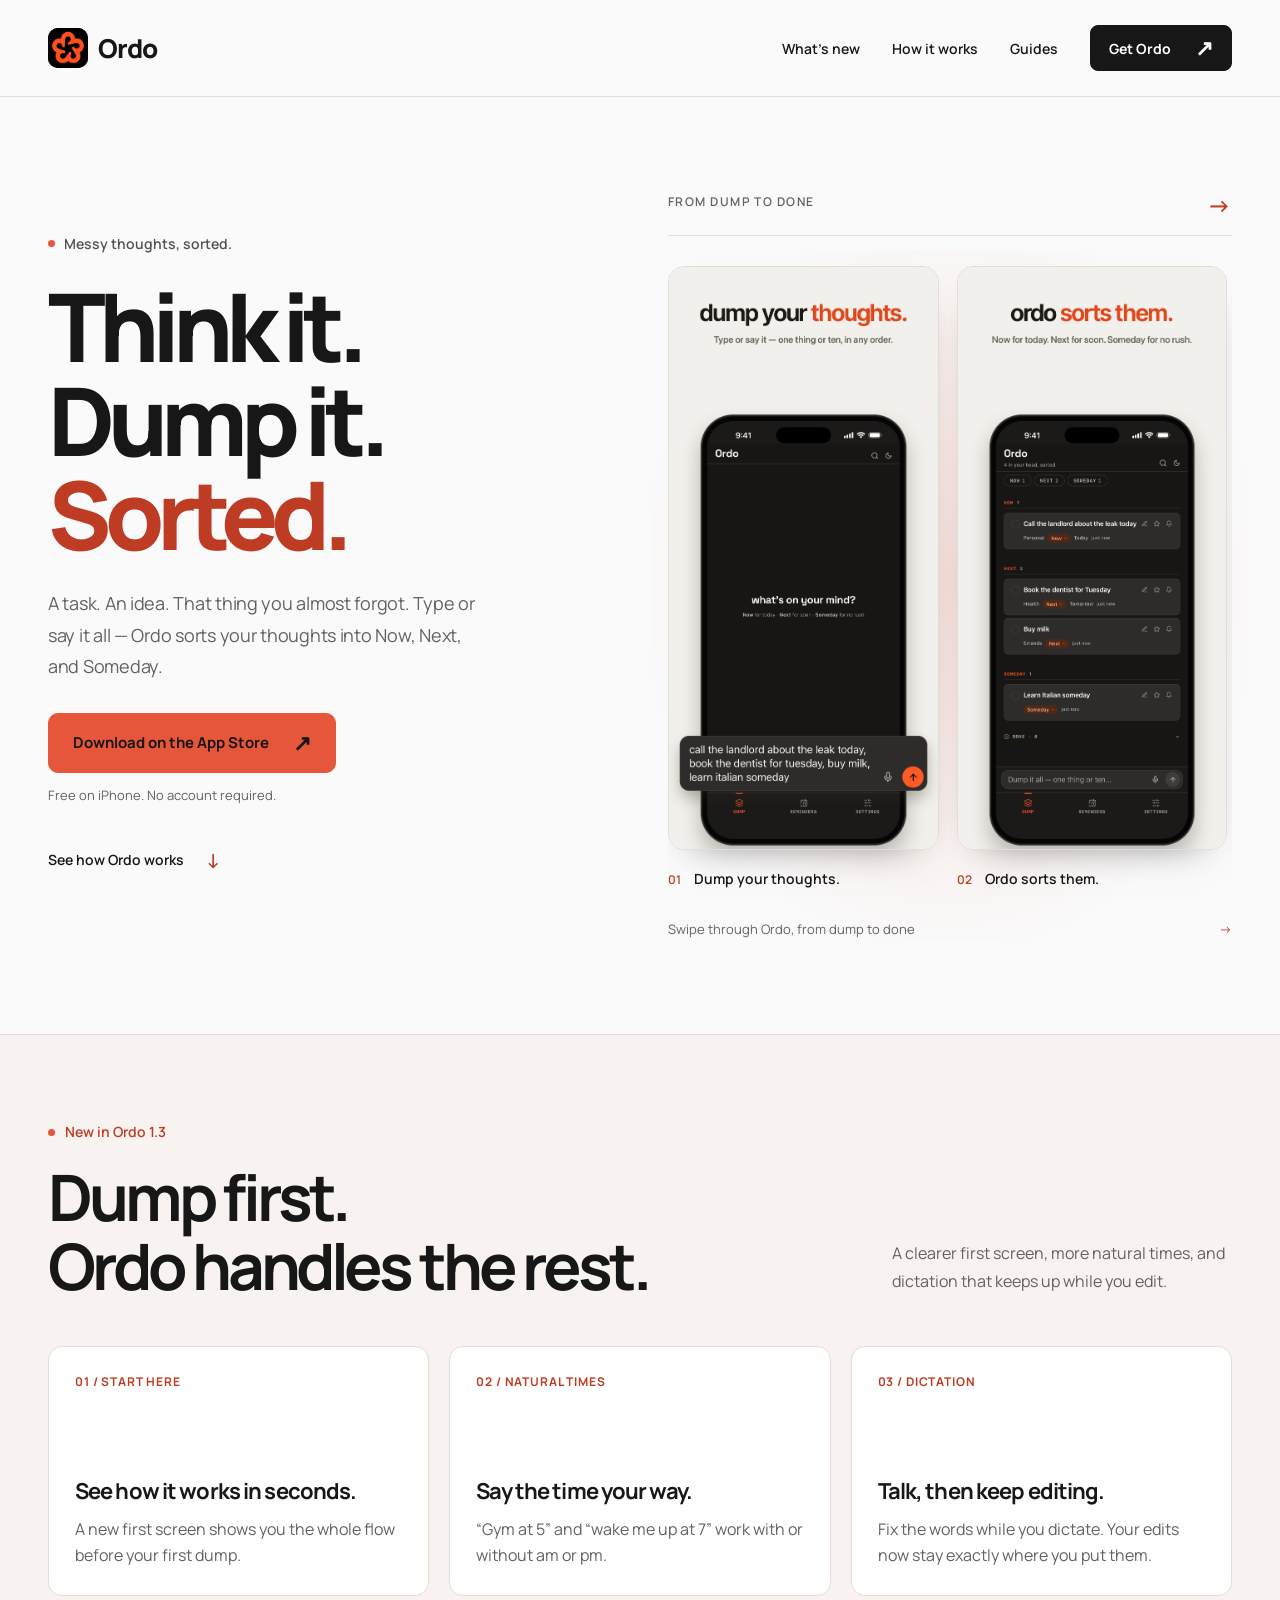
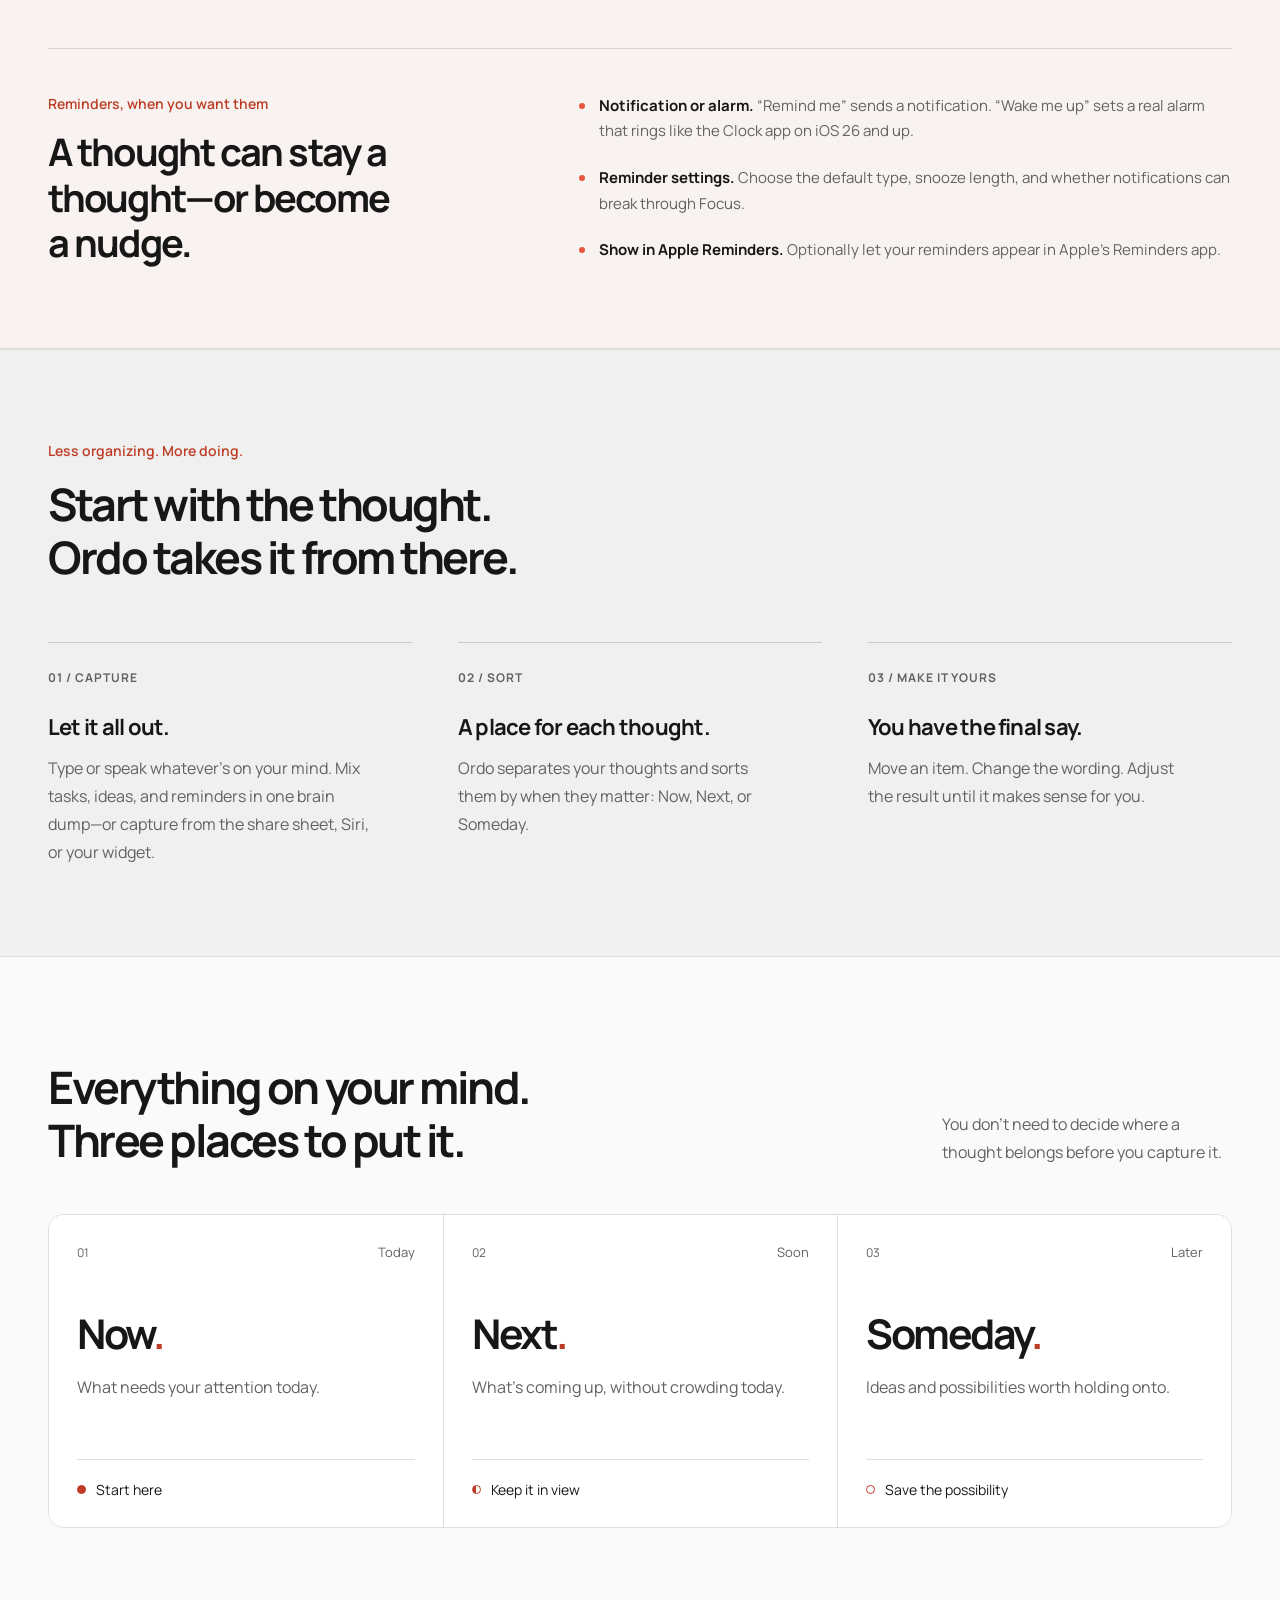
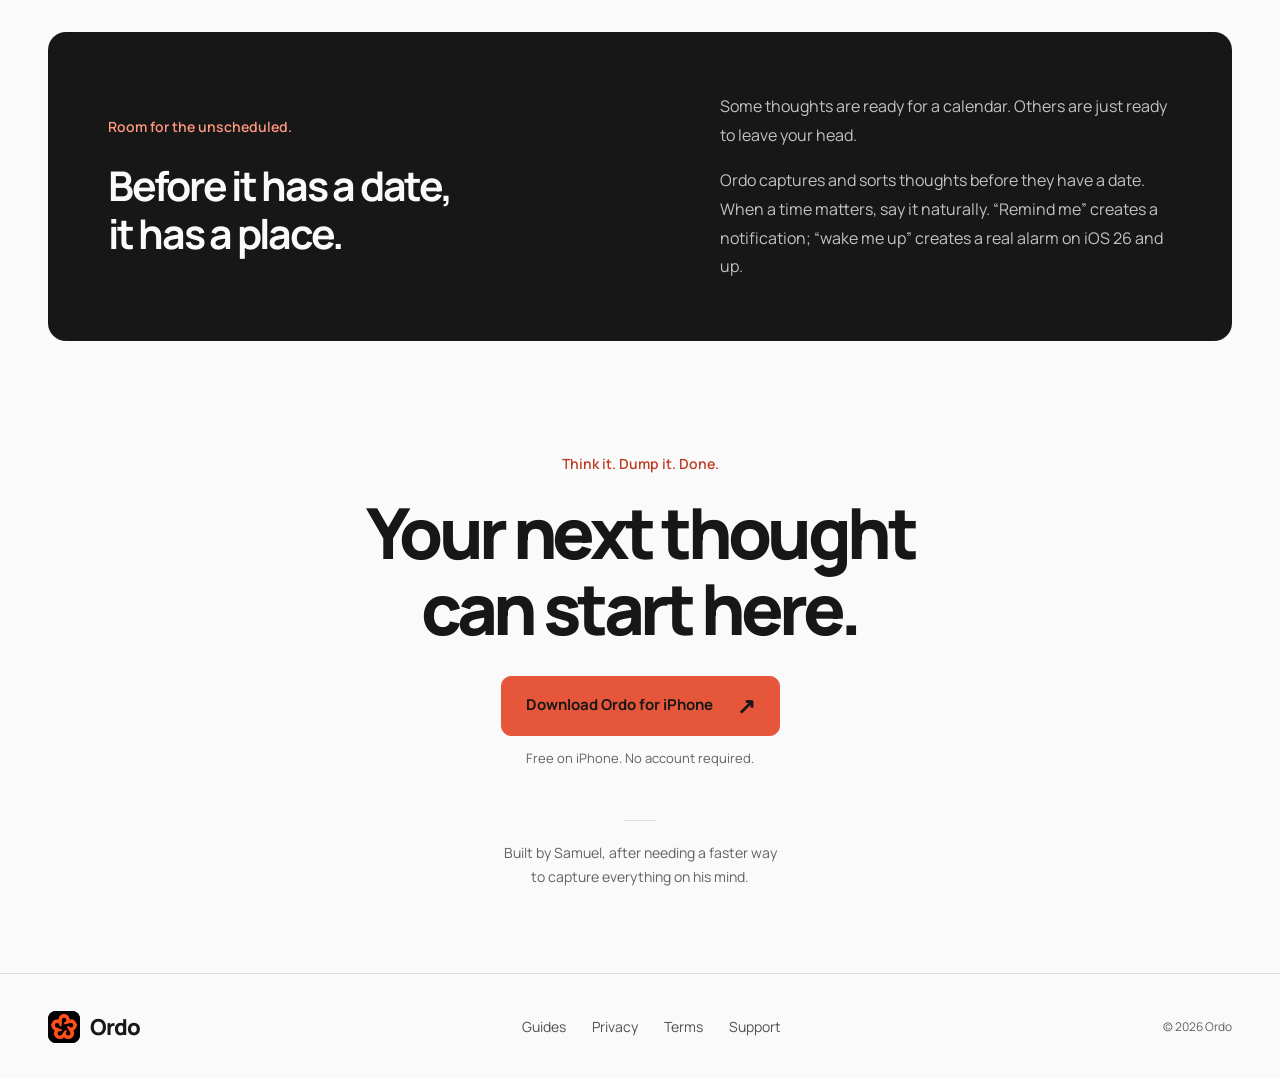
==== commit bd7e374a: "Launch Ordo 1.3 website" ====
--- a/index.html
+++ b/index.html
@@ -6,8 +6,8 @@
   <meta name="theme-color" content="#fafafa">
   <meta name="color-scheme" content="light">
   <meta name="robots" content="index, follow">
-  <title>Ordo: Brain Dump for iPhone</title>
-  <meta name="description" content="Ordo sorts your thoughts into Now, Next, and Someday. Available on the App Store with the share sheet, Siri, a widget, Apple Reminders, calendar events, smarter sorting, and a rebuilt light mode.">
+  <title>Ordo: Brain Dump | Messy thoughts, sorted.</title>
+  <meta name="description" content="Dump every task, idea, and loose thought in one place. Ordo sorts them into Now, Next, and Someday.">
   <link rel="canonical" href="https://heyordo.app/">
 
   <link rel="icon" type="image/png" sizes="96x96" href="/favicon-ordo.png">
@@ -18,7 +18,7 @@
   <link rel="preconnect" href="https://fonts.googleapis.com">
   <link rel="preconnect" href="https://fonts.gstatic.com" crossorigin>
   <link href="https://fonts.googleapis.com/css2?family=Manrope:wght@400;500;600;700;800&amp;display=swap" rel="stylesheet">
-  <meta property="og:title" content="Ordo | Dump your thoughts. Ordo sorts them.">
+  <meta property="og:title" content="Ordo: Brain Dump | Messy thoughts, sorted.">
   <meta property="og:description" content="Type or say mixed thoughts. Ordo separates them into Now, Next, and Someday.">
   <meta property="og:type" content="website">
   <meta property="og:url" content="https://heyordo.app">
@@ -32,7 +32,7 @@
   <meta property="og:image:alt" content="Ordo sorts mixed thoughts into Now, Next, and Someday.">
   <link rel="image_src" href="https://heyordo.app/social-preview.png">
   <meta name="twitter:card" content="summary_large_image">
-  <meta name="twitter:title" content="Ordo | Dump your thoughts. Ordo sorts them.">
+  <meta name="twitter:title" content="Ordo: Brain Dump | Messy thoughts, sorted.">
   <meta name="twitter:description" content="Type or say mixed thoughts. Ordo separates them into Now, Next, and Someday.">
   <meta name="twitter:image" content="https://heyordo.app/social-preview.png">
   <meta name="twitter:image:alt" content="Ordo sorts mixed thoughts into Now, Next, and Someday.">
@@ -50,7 +50,7 @@
         <span>Ordo</span>
       </a>
       <div class="nav-links">
-        <a class="nav-text" href="#v12">What's new</a>
+        <a class="nav-text" href="#v13">What's new</a>
         <a class="nav-text" href="#how-it-works">How it works</a>
         <a class="nav-text" href="/articles/">Guides</a>
         <a class="button button-small" href="https://apps.apple.com/app/id6797331101">Get Ordo <span aria-hidden="true">↗</span></a>
@@ -61,68 +61,82 @@
   <main id="main">
     <section class="hero wrap" aria-labelledby="hero-title">
       <div class="hero-content">
-        <p class="eyebrow"><span class="status-dot" aria-hidden="true"></span> Your thoughts, a little more organized.</p>
+        <p class="eyebrow"><span class="status-dot" aria-hidden="true"></span> Messy thoughts, sorted.</p>
         <h1 id="hero-title">Think it.<br>Dump it.<br><span>Sorted.</span></h1>
         <p class="hero-copy">A task. An idea. That thing you almost forgot. Type or say it all — Ordo sorts your thoughts into Now, Next, and Someday.</p>
         <div class="hero-actions">
           <a class="button" href="https://apps.apple.com/app/id6797331101">Download on the App Store <span aria-hidden="true">↗</span></a>
           <p class="availability">Free on iPhone. No account required.</p>
         </div>
-        <a class="text-link" href="#how-it-works">Meet your next brain dump <span aria-hidden="true">↓</span></a>
-      </div>
-      <div class="hero-product" aria-label="A brain dump and its sorted result in Ordo">
-        <div class="product-heading"><span>FROM ALL OVER THE PLACE</span><span aria-hidden="true">↘</span></div>
-        <div class="phone-pair" tabindex="0" role="region" aria-label="App screenshots: capture and sorted result">
-          <figure class="phone phone-input">
-            <img src="/dump-matching.png" alt="Ordo with a typed brain dump: finish essay for Monday, buy shampoo, gym at 6, and a recipe-scanning app idea." width="1170" height="2532" fetchpriority="high" decoding="async">
-            <figcaption><span>01</span> Get it out.</figcaption>
-          </figure>
-          <figure class="phone phone-result">
-            <img src="/sorted-matching.png" alt="The same thoughts sorted in Ordo: gym under Now, essay and shampoo under Next, and the app idea under Someday." width="1170" height="2532" decoding="async">
-            <figcaption><span>02</span> Find its place.</figcaption>
-          </figure>
-        </div>
-        <p class="screen-hint">Swipe to see how Ordo sorts it <span aria-hidden="true">→</span></p>
-      </div>
-    </section>
-
-    <section class="release-section" id="v12" aria-labelledby="release-title">
+        <a class="text-link" href="#how-it-works">See how Ordo works <span aria-hidden="true">↓</span></a>
+      </div>
+      <div class="hero-product" aria-label="Ordo product screenshots">
+        <div class="product-heading"><span>FROM DUMP TO DONE</span><span aria-hidden="true">→</span></div>
+        <div class="phone-pair" tabindex="0" role="region" aria-label="Six Ordo screenshots, in order">
+          <figure class="phone">
+            <img src="/screenshots-1.3/01.png" alt="Dump your thoughts in Ordo by typing one thing or ten, in any order." width="1290" height="2796" fetchpriority="high" decoding="async">
+            <figcaption><span>01</span> Dump your thoughts.</figcaption>
+          </figure>
+          <figure class="phone">
+            <img src="/screenshots-1.3/02.png" alt="Ordo sorts a mixed dump into Now, Next, and Someday." width="1290" height="2796" decoding="async">
+            <figcaption><span>02</span> Ordo sorts them.</figcaption>
+          </figure>
+          <figure class="phone">
+            <img src="/screenshots-1.3/03.png" alt="Ordo shown with a five-star App Store review from a person using it to organize their thoughts." width="1290" height="2796" loading="lazy" decoding="async">
+            <figcaption><span>03</span> Made for busy minds.</figcaption>
+          </figure>
+          <figure class="phone">
+            <img src="/screenshots-1.3/04.png" alt="Dictate a brain dump in Ordo and edit the text while speaking." width="1290" height="2796" loading="lazy" decoding="async">
+            <figcaption><span>04</span> Say it as it comes.</figcaption>
+          </figure>
+          <figure class="phone">
+            <img src="/screenshots-1.3/05.png" alt="Mention a time in a dump and Ordo creates a reminder." width="1290" height="2796" loading="lazy" decoding="async">
+            <figcaption><span>05</span> Add a time.</figcaption>
+          </figure>
+          <figure class="phone">
+            <img src="/screenshots-1.3/06.png" alt="Completed items move out of the way in Ordo, leaving room to breathe." width="1290" height="2796" loading="lazy" decoding="async">
+            <figcaption><span>06</span> Tick it off.</figcaption>
+          </figure>
+        </div>
+        <p class="screen-hint">Swipe through Ordo, from dump to done <span aria-hidden="true">→</span></p>
+      </div>
+    </section>
+
+    <section class="release-section" id="v13" aria-labelledby="release-title">
       <div class="wrap">
         <div class="release-heading">
           <div>
-            <p class="eyebrow release-status"><span class="status-dot" aria-hidden="true"></span> V1.2 available on the App Store</p>
-            <h2 id="release-title">Capture from anywhere.</h2>
+            <p class="eyebrow release-status"><span class="status-dot" aria-hidden="true"></span> New in Ordo 1.3</p>
+            <h2 id="release-title">Dump first.<br>Ordo handles the rest.</h2>
           </div>
-          <p>Getting a thought into Ordo doesn't have to start inside the app.</p>
+          <p>A clearer first screen, more natural times, and dictation that keeps up while you edit.</p>
         </div>
         <div class="capture-grid">
           <article class="capture-feature">
-            <span class="feature-number">01 / SHARE SHEET</span>
-            <h3>Send it from another app.</h3>
-            <p>Capture text with the share sheet without opening Ordo.</p>
+            <span class="feature-number">01 / START HERE</span>
+            <h3>See how it works in seconds.</h3>
+            <p>A new first screen shows you the whole flow before your first dump.</p>
           </article>
           <article class="capture-feature">
-            <span class="feature-number">02 / SIRI</span>
-            <h3>Say it and move on.</h3>
-            <p>“Hey Siri, dump to Ordo” works from your Lock Screen.</p>
+            <span class="feature-number">02 / NATURAL TIMES</span>
+            <h3>Say the time your way.</h3>
+            <p>“Gym at 5” and “wake me up at 7” work with or without am or pm.</p>
           </article>
           <article class="capture-feature">
-            <span class="feature-number">03 / WIDGET</span>
-            <h3>Now, at a glance.</h3>
-            <p>See what's in Now on your Home Screen and tick items off without opening Ordo.</p>
+            <span class="feature-number">03 / DICTATION</span>
+            <h3>Talk, then keep editing.</h3>
+            <p>Fix the words while you dictate. Your edits now stay exactly where you put them.</p>
           </article>
         </div>
         <div class="release-more">
           <div>
-            <p class="eyebrow">Also in V1.2</p>
-            <h3>More useful after capture.</h3>
+            <p class="eyebrow">Reminders, when you want them</p>
+            <h3>A thought can stay a thought—or become a nudge.</h3>
           </div>
           <ul class="release-list">
-            <li><strong>Apple Reminders mirroring.</strong> Optional, with completion reflected both ways.</li>
-            <li><strong>Calendar events.</strong> Say “put this in my calendar” while dumping.</li>
-            <li><strong>Smarter sorting.</strong> Cleaner messy dictation, better splitting, and better Now/Next decisions.</li>
-            <li><strong>Reminder times you chose.</strong> Ordo won't invent a time you didn't give it.</li>
-            <li><strong>Appearance and Settings.</strong> Rebuilt light mode and Settings, with System, Light, and Dark options.</li>
+            <li><strong>Notification or alarm.</strong> “Remind me” sends a notification. “Wake me up” sets a real alarm that rings like the Clock app on iOS 26 and up.</li>
+            <li><strong>Reminder settings.</strong> Choose the default type, snooze length, and whether notifications can break through Focus.</li>
+            <li><strong>Show in Apple Reminders.</strong> Optionally let your reminders appear in Apple's Reminders app.</li>
           </ul>
         </div>
       </div>
@@ -138,7 +152,7 @@
           <article class="step">
             <span class="step-number">01 / CAPTURE</span>
             <h3>Let it all out.</h3>
-            <p>Type or speak whatever’s on your mind. Mix tasks, ideas, and reminders in one brain dump.</p>
+            <p>Type or speak whatever’s on your mind. Mix tasks, ideas, and reminders in one brain dump—or capture from the share sheet, Siri, or your widget.</p>
           </article>
           <article class="step">
             <span class="step-number">02 / SORT</span>
@@ -189,7 +203,7 @@
         </div>
         <div class="calendar-copy">
           <p>Some thoughts are ready for a calendar. Others are just ready to leave your head.</p>
-          <p>Ordo captures and sorts thoughts before they have a date. Say “put this in my calendar” while dumping when a thought is ready to become an event.</p>
+          <p>Ordo captures and sorts thoughts before they have a date. When a time matters, say it naturally. “Remind me” creates a notification; “wake me up” creates a real alarm on iOS 26 and up.</p>
         </div>
       </div>
     </section>
@@ -198,7 +212,7 @@
       <p class="eyebrow">Think it. Dump it. Done.</p>
       <h2 id="closing-title">Your next thought<br>can start here.</h2>
       <a class="button" href="https://apps.apple.com/app/id6797331101">Download Ordo for iPhone <span aria-hidden="true">↗</span></a>
-      <p class="availability">Free to download. No account required.</p>
+      <p class="availability">Free on iPhone. No account required.</p>
       <div class="founder-note"><span class="founder-rule" aria-hidden="true"></span><p>Built by Samuel, after needing a faster way<br class="desktop-break"> to capture everything on his mind.</p></div>
     </section>
   </main>
--- a/site.css
+++ b/site.css
@@ -48,12 +48,12 @@
 .hero-product::before { content: ''; position: absolute; z-index: -1; inset: 10% -3% 0; background: radial-gradient(ellipse at 50% 48%, rgba(230, 86, 58, .16), rgba(230, 86, 58, .06) 48%, transparent 74%); pointer-events: none; }
 .product-heading { display: flex; justify-content: space-between; padding-bottom: 18px; border-bottom: 1px solid var(--line); font-size: 12px; letter-spacing: .12em; font-weight: 600; color: var(--muted); }
 .product-heading > span:last-child { font-size: 24px; color: var(--coral-dark); line-height: 1; }
-.phone-pair { display: grid; grid-template-columns: 1fr 1fr; align-items: start; gap: 18px; padding-top: 30px; }
-.phone { min-width: 0; margin: 0; }
+.phone-pair { display: flex; align-items: start; gap: 18px; padding: 30px 0 18px; overflow-x: auto; overscroll-behavior-inline: contain; scroll-snap-type: x mandatory; scrollbar-width: thin; scrollbar-color: #d8a193 transparent; }
+.phone { flex: 0 0 min(48%, 286px); min-width: 0; margin: 0; scroll-snap-align: start; }
 .phone-pair:focus-visible { outline: 3px solid var(--coral-dark); outline-offset: 5px; border-radius: 8px; }
-.screen-hint { display: none; }
-.phone-input { margin-top: 58px; }
-.phone img { display: block; width: 100%; height: auto; background: #101010; border: 5px solid #202020; border-radius: 30px; box-shadow: 0 16px 30px -18px #0008; }
+.screen-hint { display: flex; justify-content: space-between; gap: 16px; margin: 12px 0 0; color: var(--muted); font-size: 13px; line-height: 1.6; }
+.screen-hint span { color: var(--coral-dark); }
+.phone img { display: block; width: 100%; height: auto; border: 1px solid #e3ddd9; border-radius: 16px; box-shadow: 0 18px 38px -28px #0009; }
 .phone figcaption { font-size: 14px; line-height: 1.5; font-weight: 600; margin-top: 18px; }
 .phone figcaption span { color: var(--coral-dark); margin-right: 10px; font-size: 12px; }
 .release-section { border-block: 1px solid var(--line); padding-block: 86px 82px; background: #f8f3f0; }
@@ -121,7 +121,6 @@
   h1 { font-size: clamp(64px, 8vw, 84px); }
   .hero-copy { font-size: 17px; }
   .phone-pair { gap: 12px; }
-  .phone img { border-radius: 24px; border-width: 4px; }
   .steps { gap: 28px; }
   .release-more { gap: 36px; }
   .bucket { padding: 22px; }
@@ -132,7 +131,7 @@
   .nav { min-height: 78px; gap: 16px; }
   .nav-links { gap: 20px; }
   .nav-text[href="#how-it-works"] { display: none; }
-  .nav-text[href="#v12"] { display: none; }
+  .nav-text[href="#v13"] { display: none; }
   .brand { font-size: 24px; }
   .brand-icon { width: 34px; height: 34px; border-radius: 9px; }
   .button-small { padding-inline: 14px; gap: 16px; }
@@ -143,12 +142,9 @@
   .hero-actions { margin-top: 26px; }
   .text-link { margin-top: 20px; }
   .hero-product { max-width: 480px; width: 100%; justify-self: center; padding: 0; }
-  .phone-pair { display: flex; gap: 20px; padding: 24px 0 20px; overflow-x: auto; overscroll-behavior-inline: contain; scroll-snap-type: x mandatory; scrollbar-width: thin; scrollbar-color: #d8a193 transparent; }
+  .phone-pair { gap: 20px; padding: 24px 0 20px; }
   .phone { flex: 0 0 min(82%, 300px); scroll-snap-align: start; }
-  .phone-input { margin-top: 0; }
-  .screen-hint { display: flex; justify-content: space-between; gap: 16px; margin: 14px 0 0; color: var(--muted); font-size: 13px; line-height: 1.6; }
-  .screen-hint span { color: var(--coral-dark); }
-  .phone img { border-radius: 26px; }
+  .screen-hint { margin-top: 14px; }
   .how-section { padding-block: 56px; }
   .release-section { padding-block: 60px; }
   .release-heading { display: block; }
@@ -184,7 +180,7 @@
   .button { padding-inline: 18px; gap: 14px; font-size: 14px; }
   .button-small { padding-inline: 12px; font-size: 13px; }
   .phone-pair { gap: 10px; }
-  .phone img { border-radius: 20px; border-width: 3px; }
+  .phone img { border-radius: 12px; }
   .phone figcaption { font-size: 13px; }
   .phone figcaption span { margin-right: 4px; }
   .product-heading { font-size: 12px; letter-spacing: .05em; }
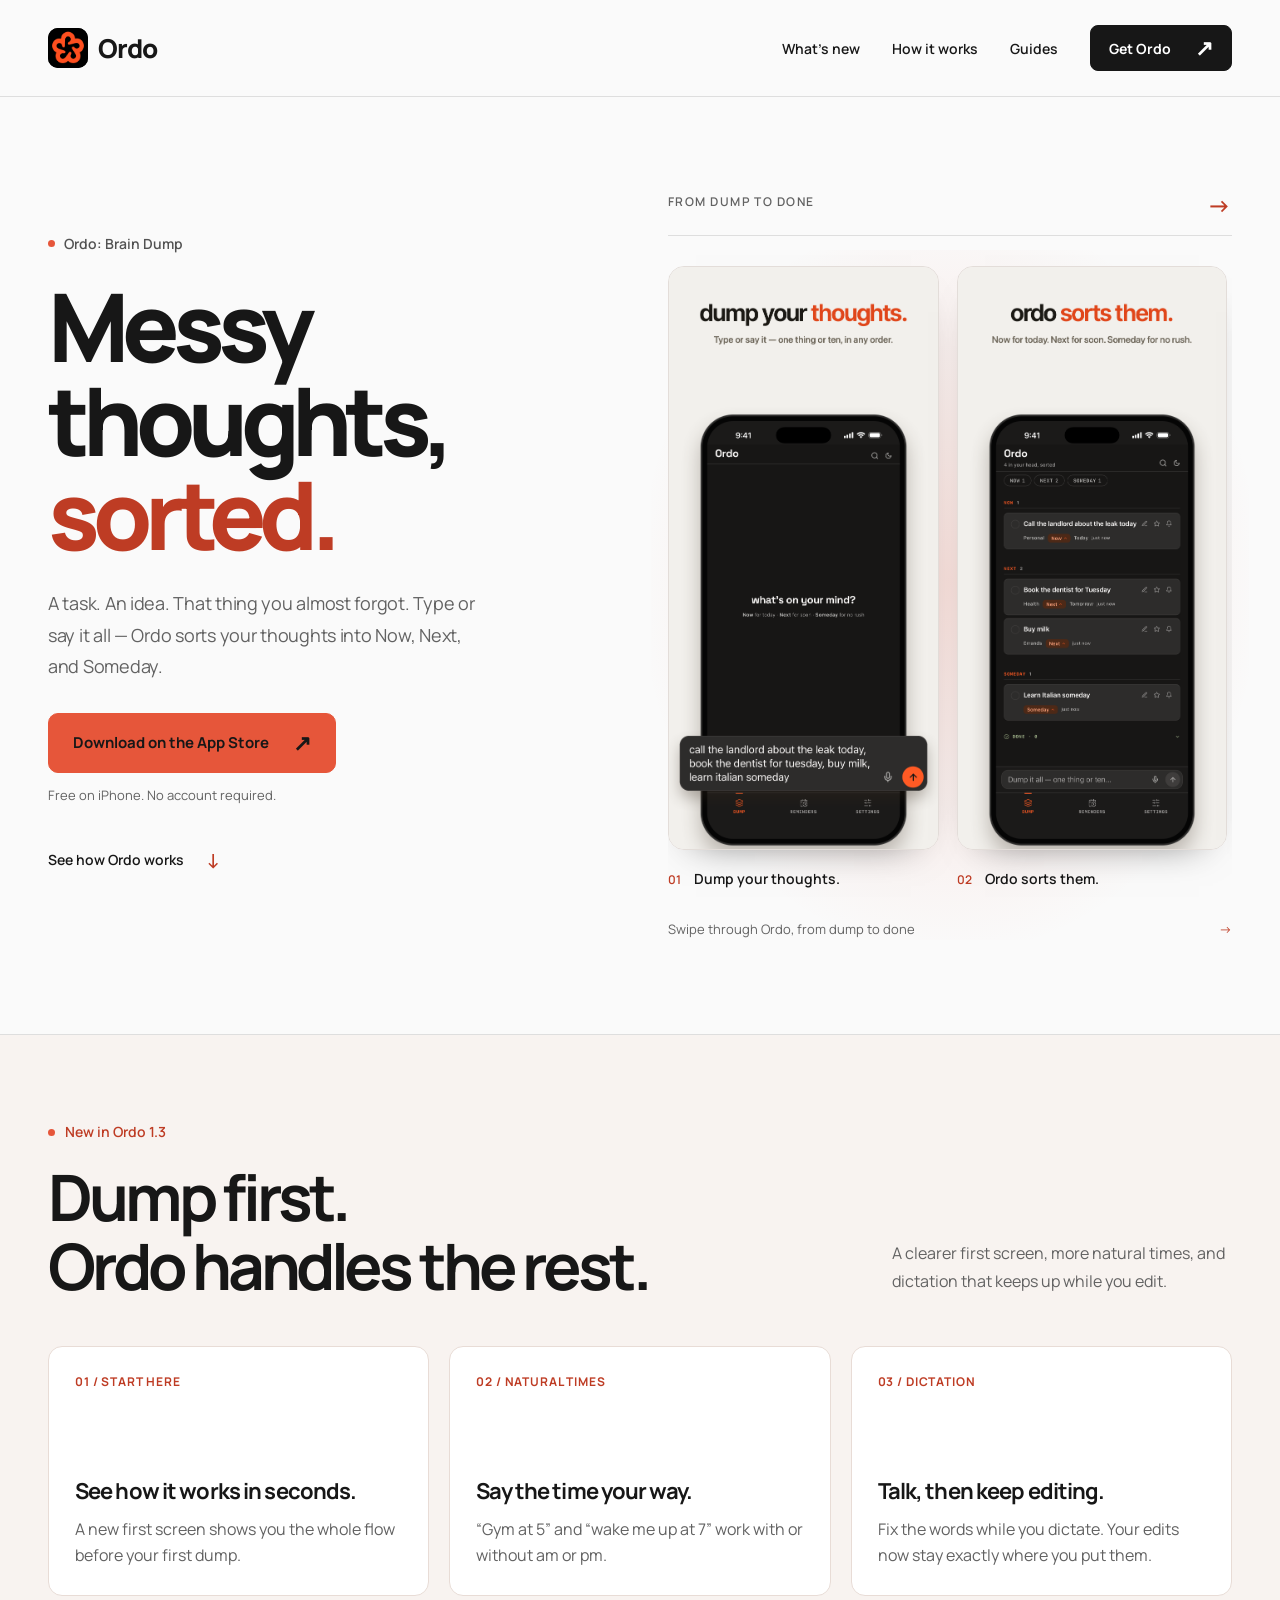
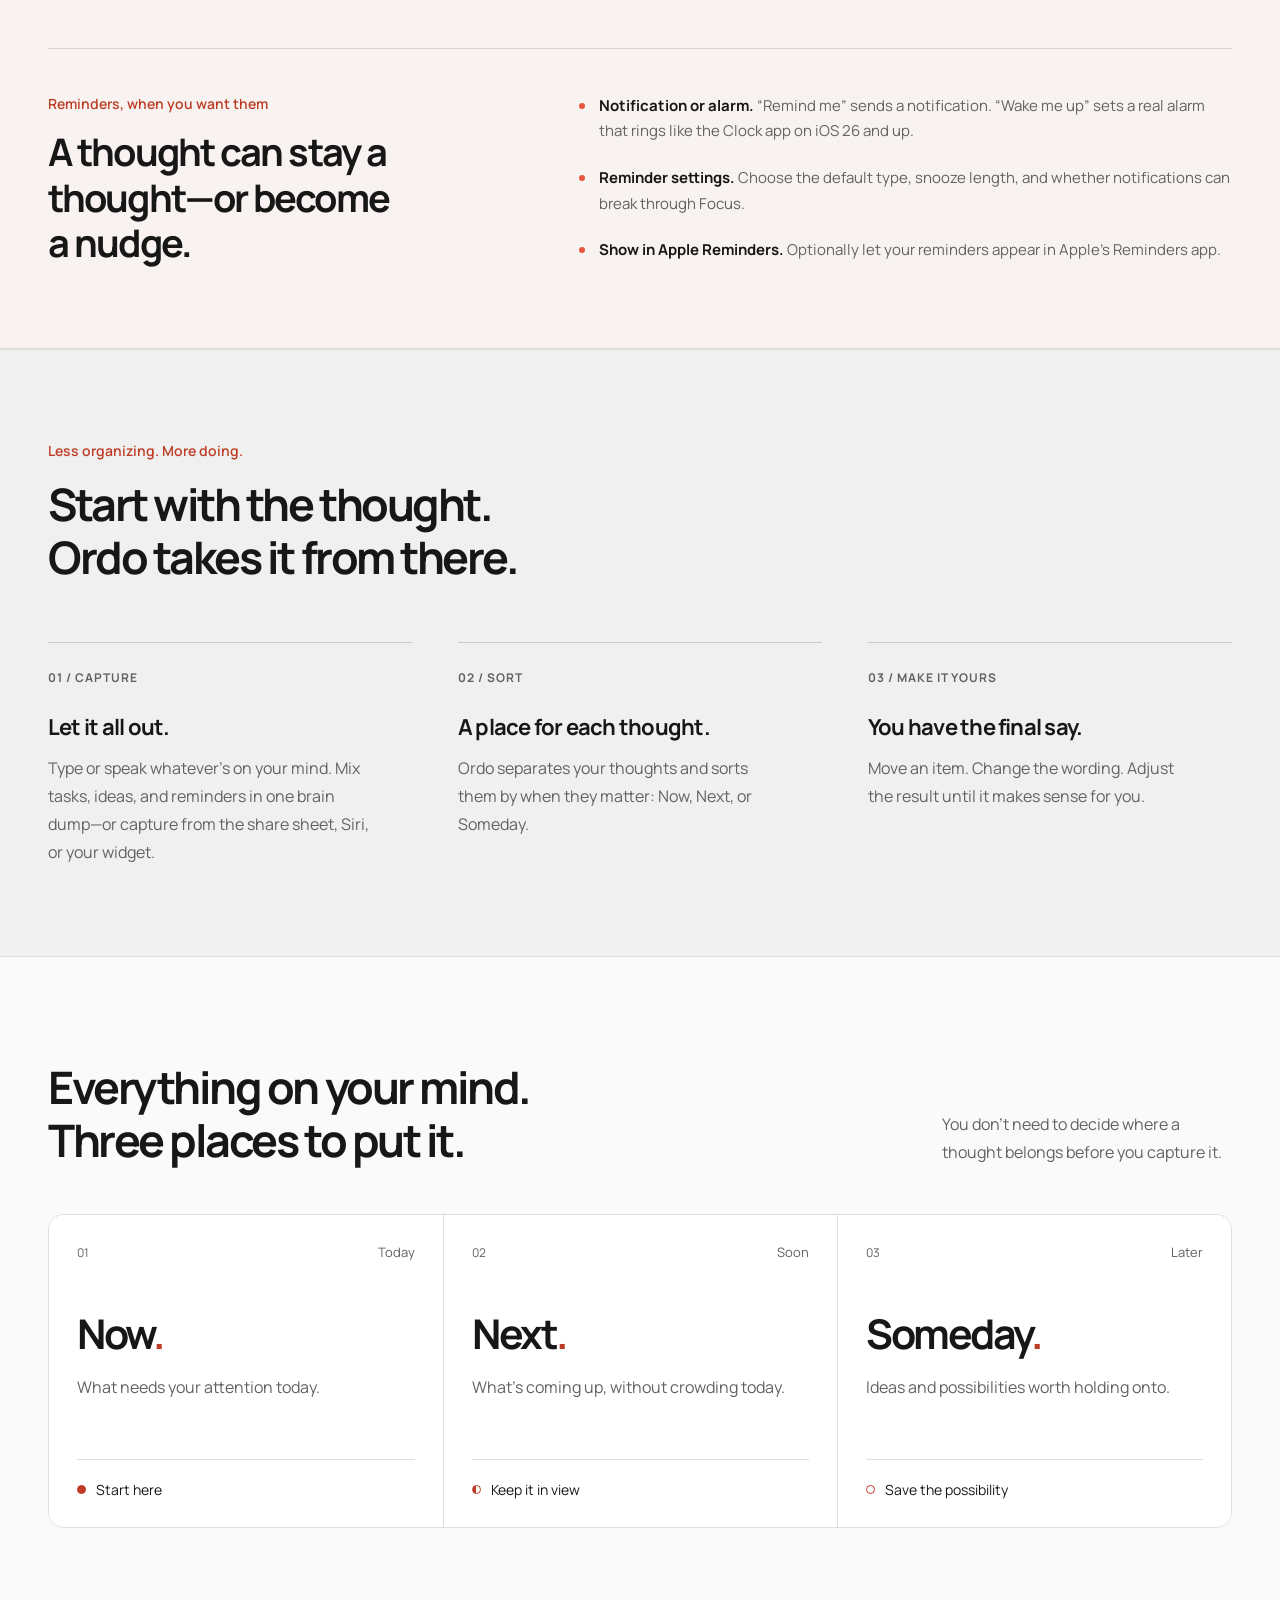
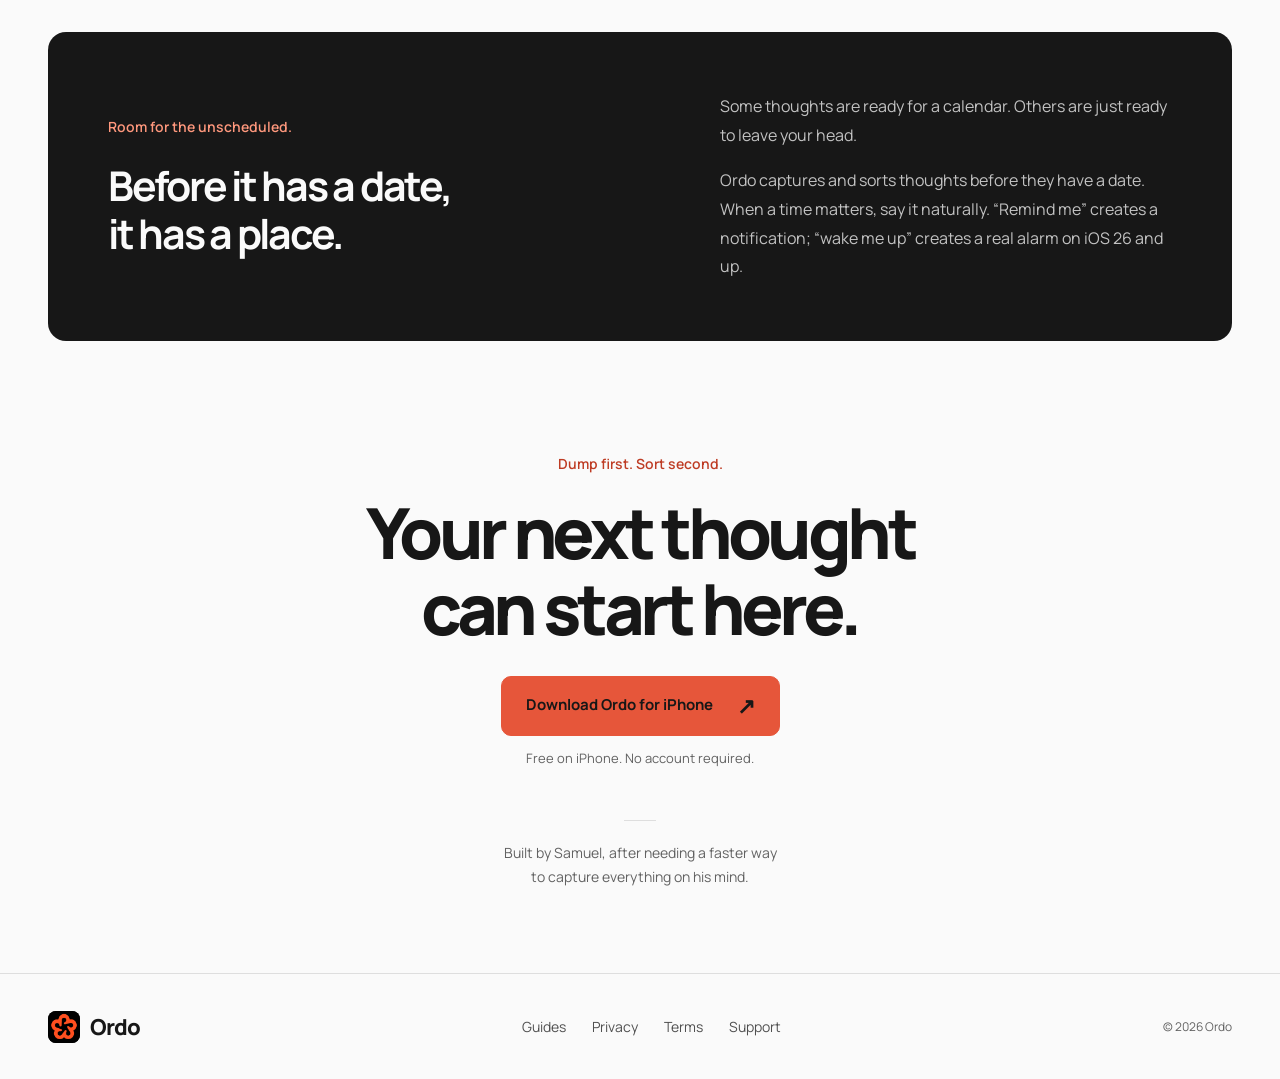
==== commit 839a7b2c: "Refine Ordo 1.3 homepage messaging" ====
--- a/index.html
+++ b/index.html
@@ -3,7 +3,7 @@
 <head>
   <meta charset="UTF-8">
   <meta name="viewport" content="width=device-width, initial-scale=1, viewport-fit=cover">
-  <meta name="theme-color" content="#fafafa">
+  <meta name="theme-color" content="#f8f3f0">
   <meta name="color-scheme" content="light">
   <meta name="robots" content="index, follow">
   <title>Ordo: Brain Dump | Messy thoughts, sorted.</title>
@@ -61,8 +61,8 @@
   <main id="main">
     <section class="hero wrap" aria-labelledby="hero-title">
       <div class="hero-content">
-        <p class="eyebrow"><span class="status-dot" aria-hidden="true"></span> Messy thoughts, sorted.</p>
-        <h1 id="hero-title">Think it.<br>Dump it.<br><span>Sorted.</span></h1>
+        <p class="eyebrow"><span class="status-dot" aria-hidden="true"></span> Ordo: Brain Dump</p>
+        <h1 id="hero-title">Messy thoughts,<br><span>sorted.</span></h1>
         <p class="hero-copy">A task. An idea. That thing you almost forgot. Type or say it all — Ordo sorts your thoughts into Now, Next, and Someday.</p>
         <div class="hero-actions">
           <a class="button" href="https://apps.apple.com/app/id6797331101">Download on the App Store <span aria-hidden="true">↗</span></a>
@@ -209,7 +209,7 @@
     </section>
 
     <section class="closing wrap" aria-labelledby="closing-title">
-      <p class="eyebrow">Think it. Dump it. Done.</p>
+      <p class="eyebrow">Dump first. Sort second.</p>
       <h2 id="closing-title">Your next thought<br>can start here.</h2>
       <a class="button" href="https://apps.apple.com/app/id6797331101">Download Ordo for iPhone <span aria-hidden="true">↗</span></a>
       <p class="availability">Free on iPhone. No account required.</p>
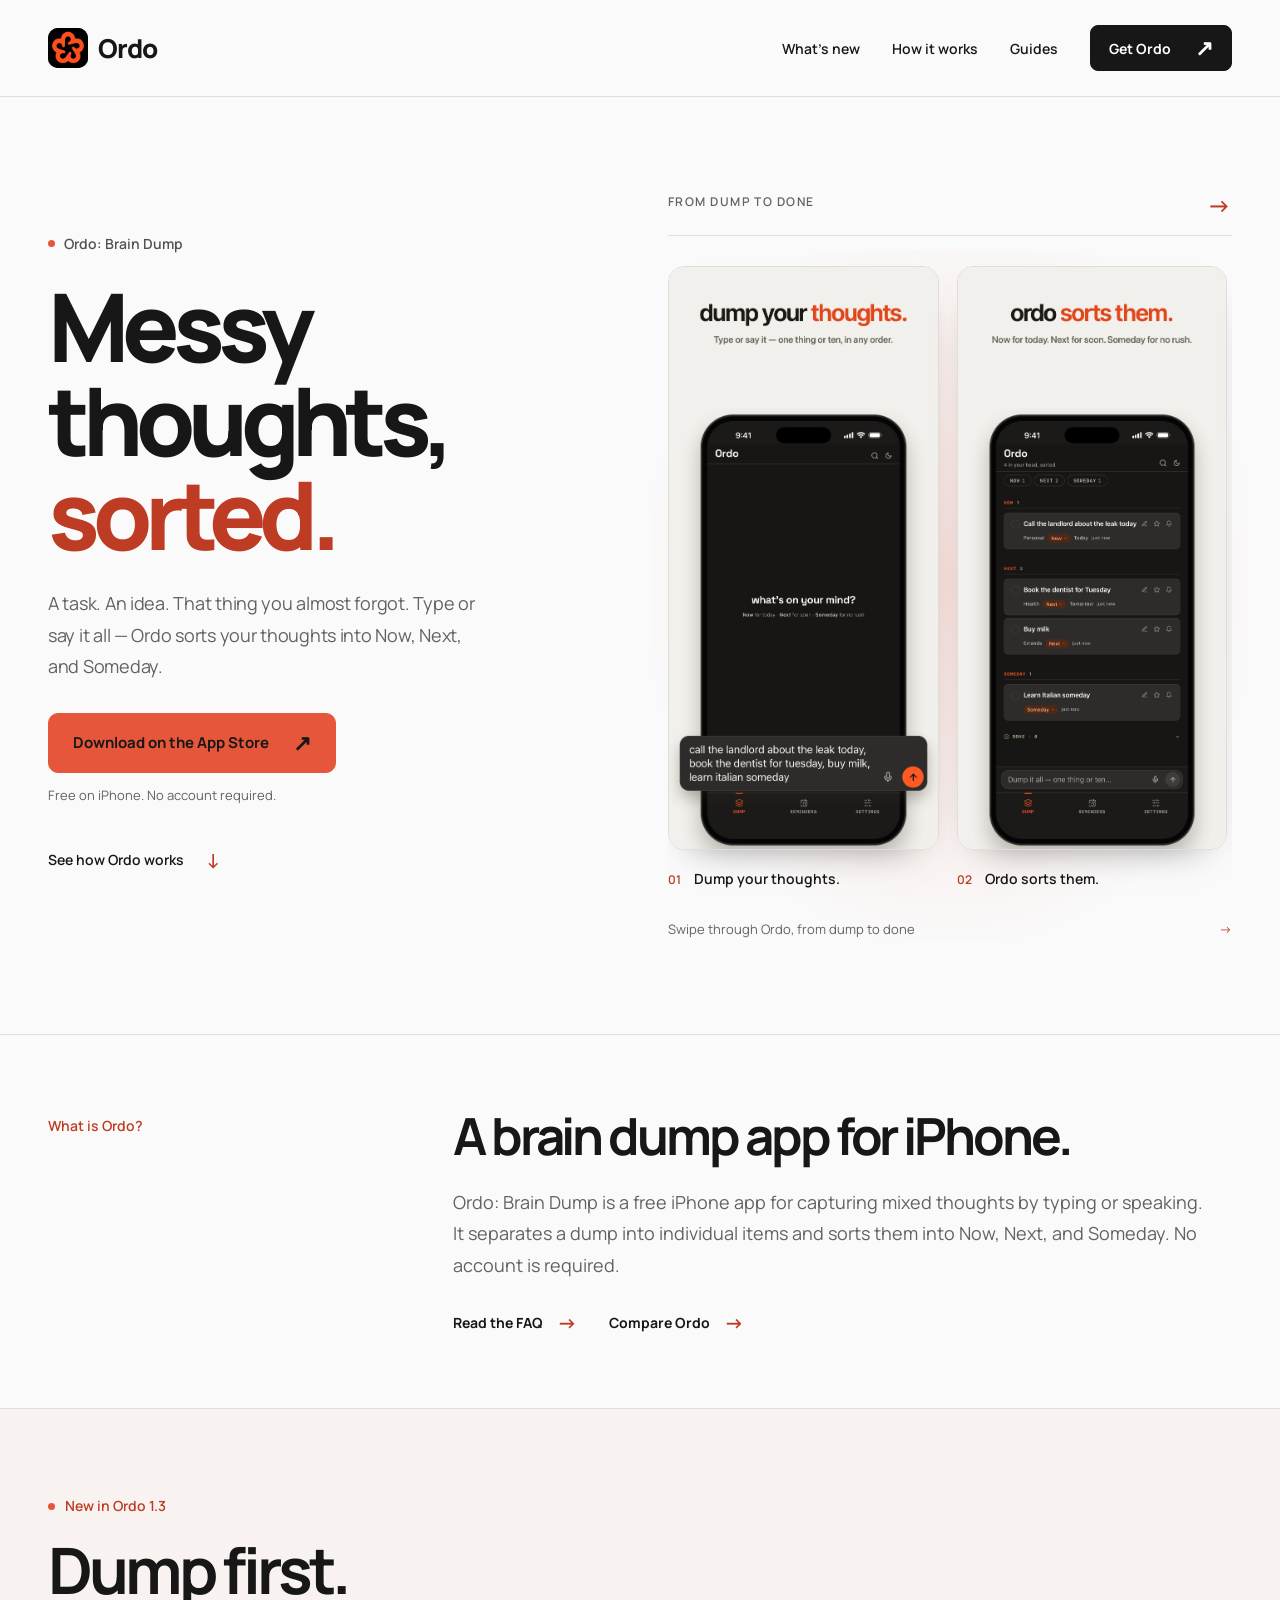
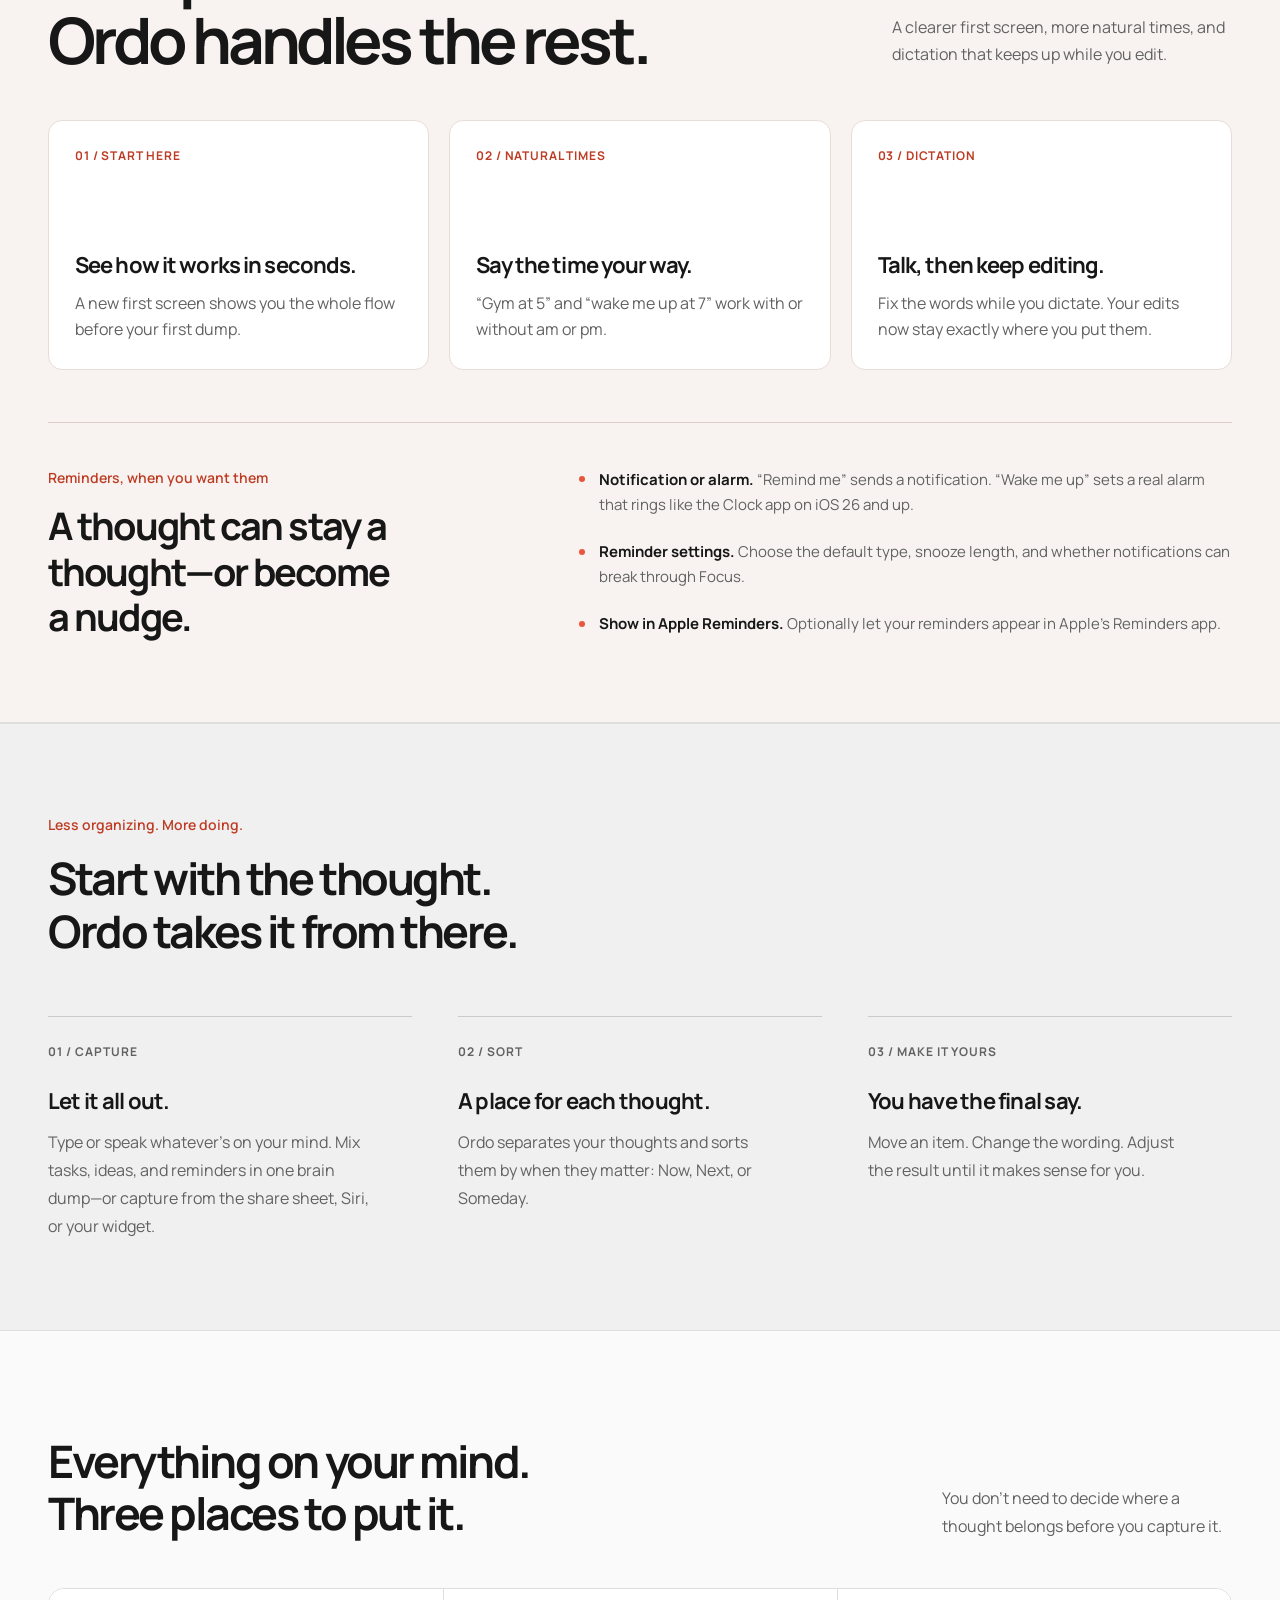
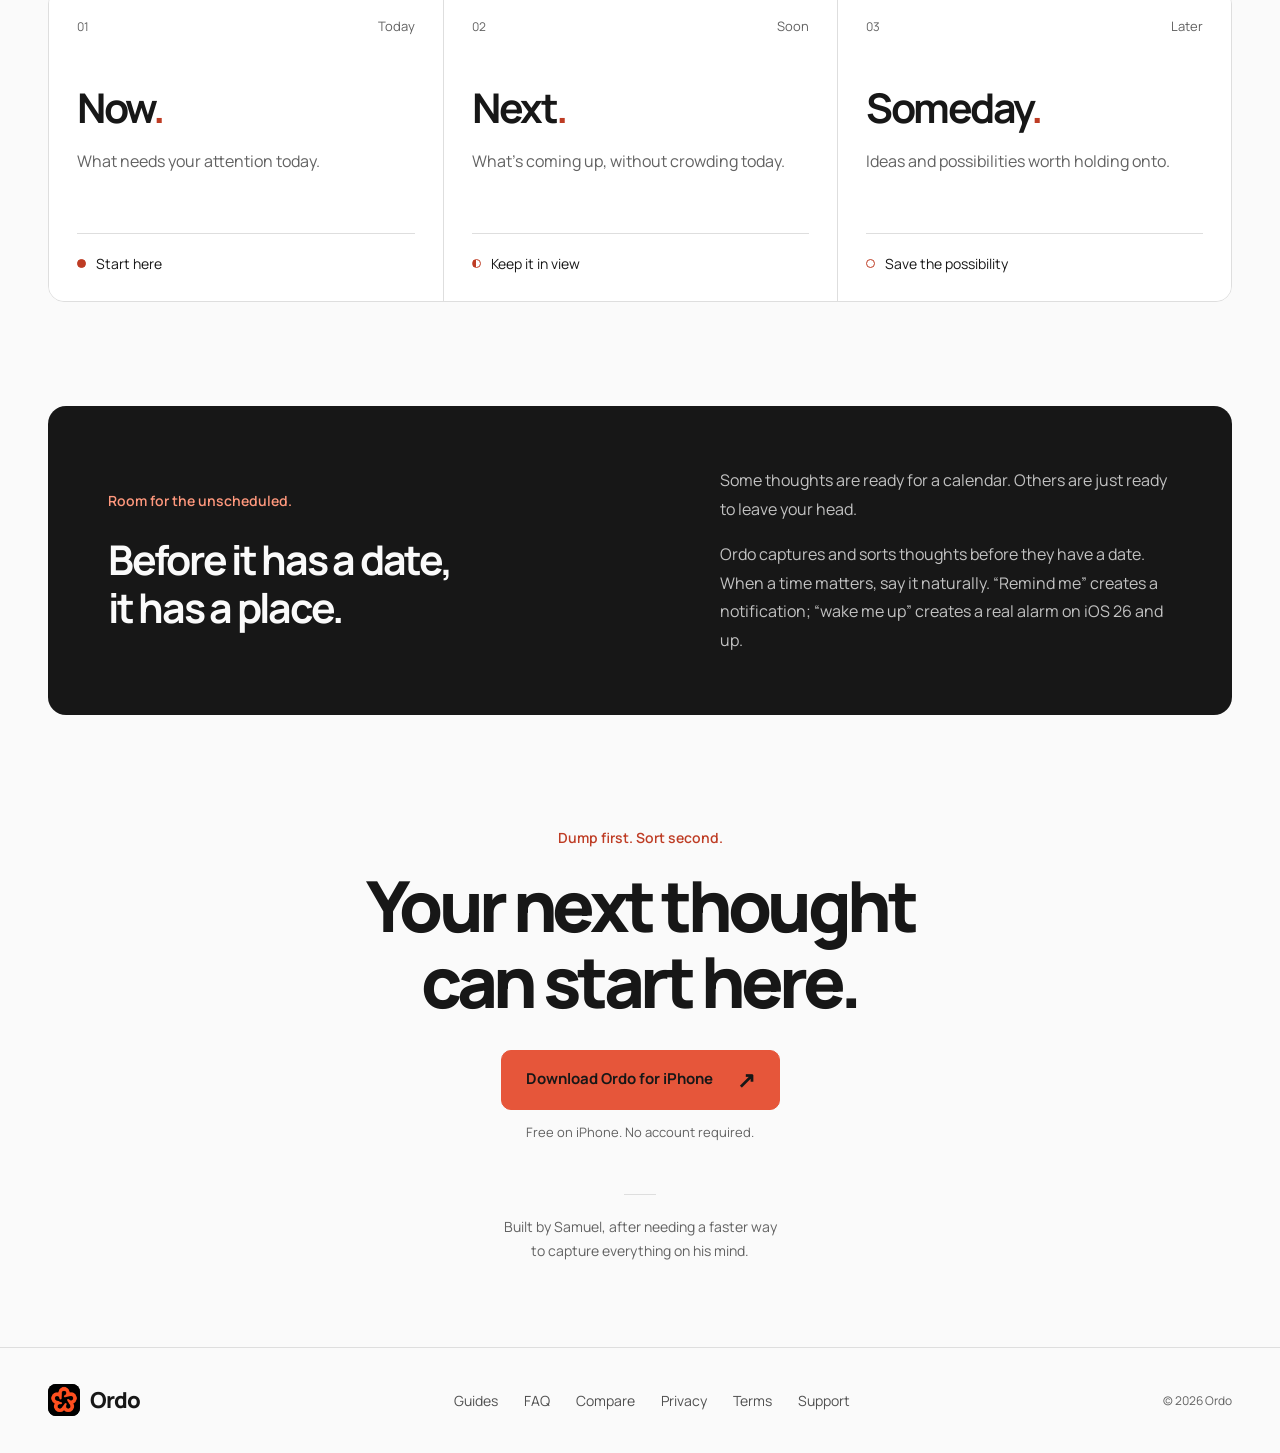
==== commit 14b9d348: "Add Ordo FAQ, comparisons, guide, and search metadata" ====
--- a/index.html
+++ b/index.html
@@ -37,6 +37,25 @@
   <meta name="twitter:image" content="https://heyordo.app/social-preview.png">
   <meta name="twitter:image:alt" content="Ordo sorts mixed thoughts into Now, Next, and Someday.">
 
+  <script type="application/ld+json">
+  {
+    "@context": "https://schema.org",
+    "@type": "SoftwareApplication",
+    "name": "Ordo: Brain Dump",
+    "operatingSystem": "iOS",
+    "applicationCategory": "ProductivityApplication",
+    "description": "Ordo: Brain Dump is a free iPhone app for capturing mixed thoughts by typing or speaking. It separates a dump into individual items and sorts them into Now, Next, and Someday. No account is required.",
+    "url": "https://heyordo.app/",
+    "downloadUrl": "https://apps.apple.com/app/id6797331101",
+    "isAccessibleForFree": true,
+    "offers": {
+      "@type": "Offer",
+      "price": "0",
+      "priceCurrency": "USD"
+    }
+  }
+  </script>
+
   <script defer data-domain="heyordo.app" src="https://plausible.io/js/script.js"></script>
 
   <link rel="stylesheet" href="/site.css">
@@ -53,7 +72,7 @@
         <a class="nav-text" href="#v13">What's new</a>
         <a class="nav-text" href="#how-it-works">How it works</a>
         <a class="nav-text" href="/articles/">Guides</a>
-        <a class="button button-small" href="https://apps.apple.com/app/id6797331101">Get Ordo <span aria-hidden="true">↗</span></a>
+        <a class="button button-small" href="https://apps.apple.com/app/apple-store/id6797331101?pt=129255277&amp;ct=Website&amp;mt=8">Get Ordo <span aria-hidden="true">↗</span></a>
       </div>
     </nav>
   </header>
@@ -65,7 +84,7 @@
         <h1 id="hero-title">Messy thoughts,<br><span>sorted.</span></h1>
         <p class="hero-copy">A task. An idea. That thing you almost forgot. Type or say it all — Ordo sorts your thoughts into Now, Next, and Someday.</p>
         <div class="hero-actions">
-          <a class="button" href="https://apps.apple.com/app/id6797331101">Download on the App Store <span aria-hidden="true">↗</span></a>
+          <a class="button" href="https://apps.apple.com/app/apple-store/id6797331101?pt=129255277&amp;ct=Website&amp;mt=8">Download on the App Store <span aria-hidden="true">↗</span></a>
           <p class="availability">Free on iPhone. No account required.</p>
         </div>
         <a class="text-link" href="#how-it-works">See how Ordo works <span aria-hidden="true">↓</span></a>
@@ -99,6 +118,20 @@
           </figure>
         </div>
         <p class="screen-hint">Swipe through Ordo, from dump to done <span aria-hidden="true">→</span></p>
+      </div>
+    </section>
+
+    <section class="what-section" id="what-is-ordo" aria-labelledby="what-title">
+      <div class="wrap what-grid">
+        <p class="eyebrow">What is Ordo?</p>
+        <div>
+          <h2 id="what-title">A brain dump app for iPhone.</h2>
+          <p>Ordo: Brain Dump is a free iPhone app for capturing mixed thoughts by typing or speaking. It separates a dump into individual items and sorts them into Now, Next, and Someday. No account is required.</p>
+          <div class="what-links">
+            <a href="/faq/">Read the FAQ <span aria-hidden="true">→</span></a>
+            <a href="/compare/">Compare Ordo <span aria-hidden="true">→</span></a>
+          </div>
+        </div>
       </div>
     </section>
 
@@ -211,7 +244,7 @@
     <section class="closing wrap" aria-labelledby="closing-title">
       <p class="eyebrow">Dump first. Sort second.</p>
       <h2 id="closing-title">Your next thought<br>can start here.</h2>
-      <a class="button" href="https://apps.apple.com/app/id6797331101">Download Ordo for iPhone <span aria-hidden="true">↗</span></a>
+      <a class="button" href="https://apps.apple.com/app/apple-store/id6797331101?pt=129255277&amp;ct=Website&amp;mt=8">Download Ordo for iPhone <span aria-hidden="true">↗</span></a>
       <p class="availability">Free on iPhone. No account required.</p>
       <div class="founder-note"><span class="founder-rule" aria-hidden="true"></span><p>Built by Samuel, after needing a faster way<br class="desktop-break"> to capture everything on his mind.</p></div>
     </section>
@@ -222,6 +255,8 @@
       <a class="brand footer-brand" href="/" aria-label="Ordo home"><span class="brand-icon"><img src="/logo-original.png" alt="" width="32" height="32"></span><span>Ordo</span></a>
       <nav class="footer-links" aria-label="Footer navigation">
         <a href="/articles/">Guides</a>
+        <a href="/faq/">FAQ</a>
+        <a href="/compare/">Compare</a>
         <a href="/privacy/">Privacy</a>
         <a href="/terms/">Terms</a>
         <a href="/support/">Support</a>
--- a/site.css
+++ b/site.css
@@ -56,6 +56,15 @@
 .phone img { display: block; width: 100%; height: auto; border: 1px solid #e3ddd9; border-radius: 16px; box-shadow: 0 18px 38px -28px #0009; }
 .phone figcaption { font-size: 14px; line-height: 1.5; font-weight: 600; margin-top: 18px; }
 .phone figcaption span { color: var(--coral-dark); margin-right: 10px; font-size: 12px; }
+.what-section { border-top: 1px solid var(--line); padding-block: 72px; }
+.what-grid { display: grid; grid-template-columns: .7fr 1.6fr; gap: 64px; align-items: start; }
+.what-grid > .eyebrow { margin: 8px 0 0; color: var(--coral-dark); }
+.what-grid h2 { margin: 0; font-size: clamp(34px, 4vw, 52px); line-height: 1.12; letter-spacing: -.06em; }
+.what-grid > div > p { max-width: 760px; margin: 22px 0 0; color: var(--muted); font-size: 18px; line-height: 1.75; }
+.what-links { display: flex; flex-wrap: wrap; gap: 18px 32px; margin-top: 28px; }
+.what-links a { display: inline-flex; align-items: center; gap: 14px; font-size: 14px; font-weight: 700; }
+.what-links a span { color: var(--coral-dark); font-size: 20px; }
+.what-links a:hover { color: var(--coral-dark); }
 .release-section { border-block: 1px solid var(--line); padding-block: 86px 82px; background: #f8f3f0; }
 .release-heading { display: flex; justify-content: space-between; align-items: end; gap: 48px; }
 .release-status { display: flex; align-items: center; gap: 10px; margin-bottom: 18px; color: var(--coral-dark); }
@@ -147,6 +156,10 @@
   .screen-hint { margin-top: 14px; }
   .how-section { padding-block: 56px; }
   .release-section { padding-block: 60px; }
+  .what-section { padding-block: 56px; }
+  .what-grid { grid-template-columns: 1fr; gap: 20px; }
+  .what-grid > .eyebrow { margin-top: 0; }
+  .what-grid > div > p { font-size: 17px; }
   .release-heading { display: block; }
   .release-heading > p { max-width: 520px; margin-top: 18px; }
   .capture-grid { grid-template-columns: 1fr; gap: 12px; margin-top: 32px; }
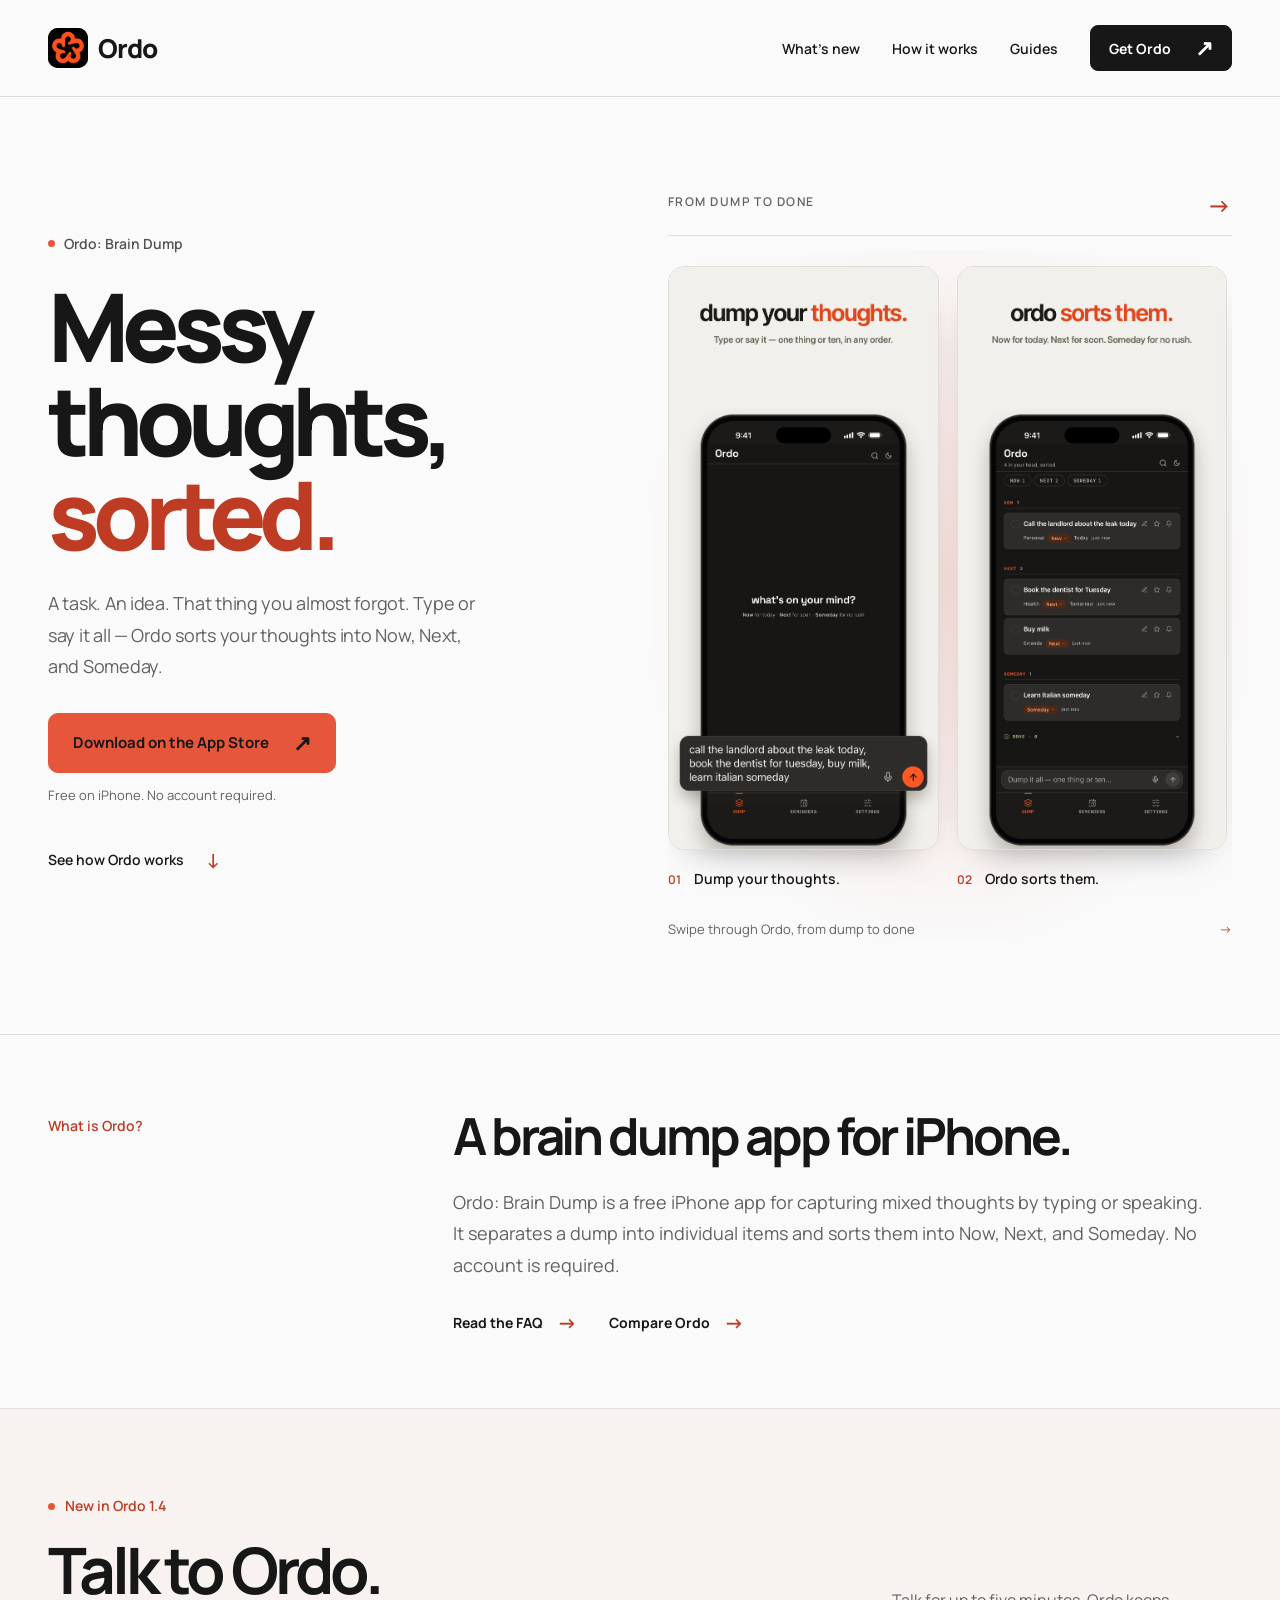
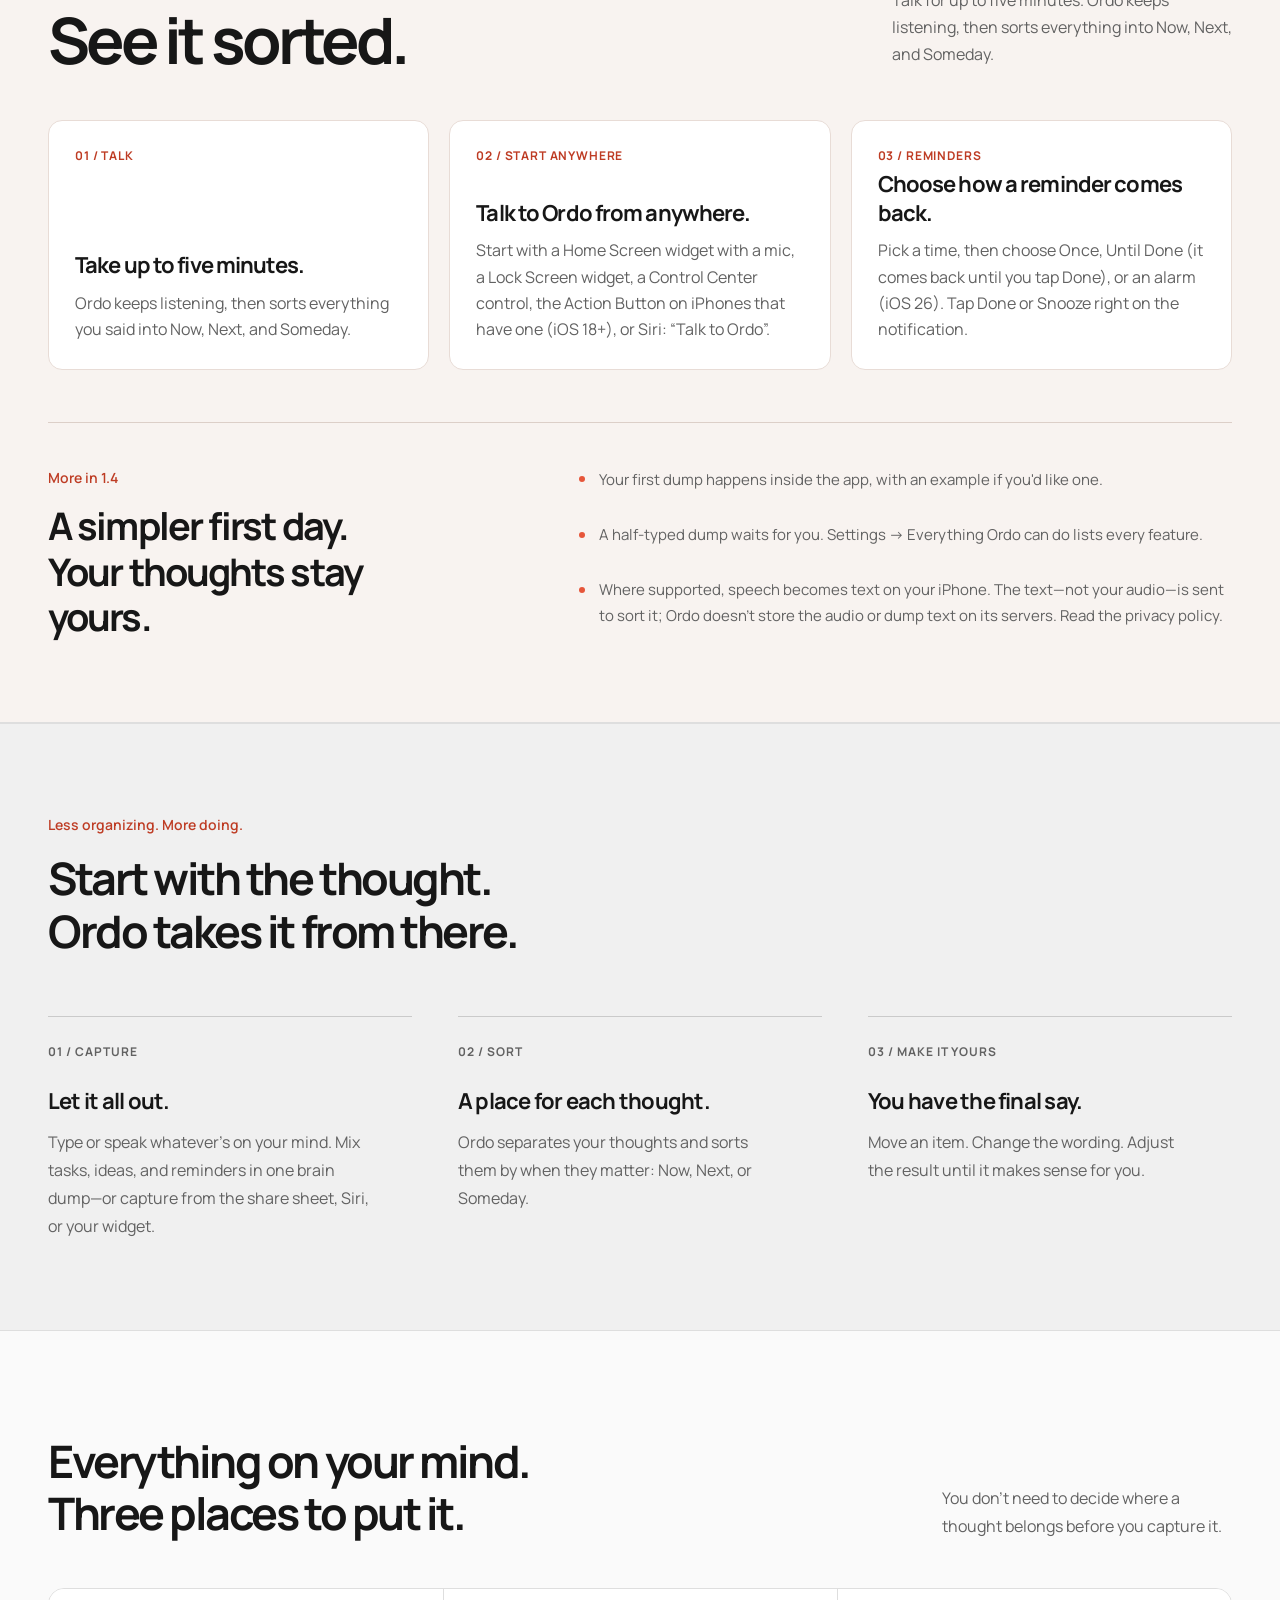
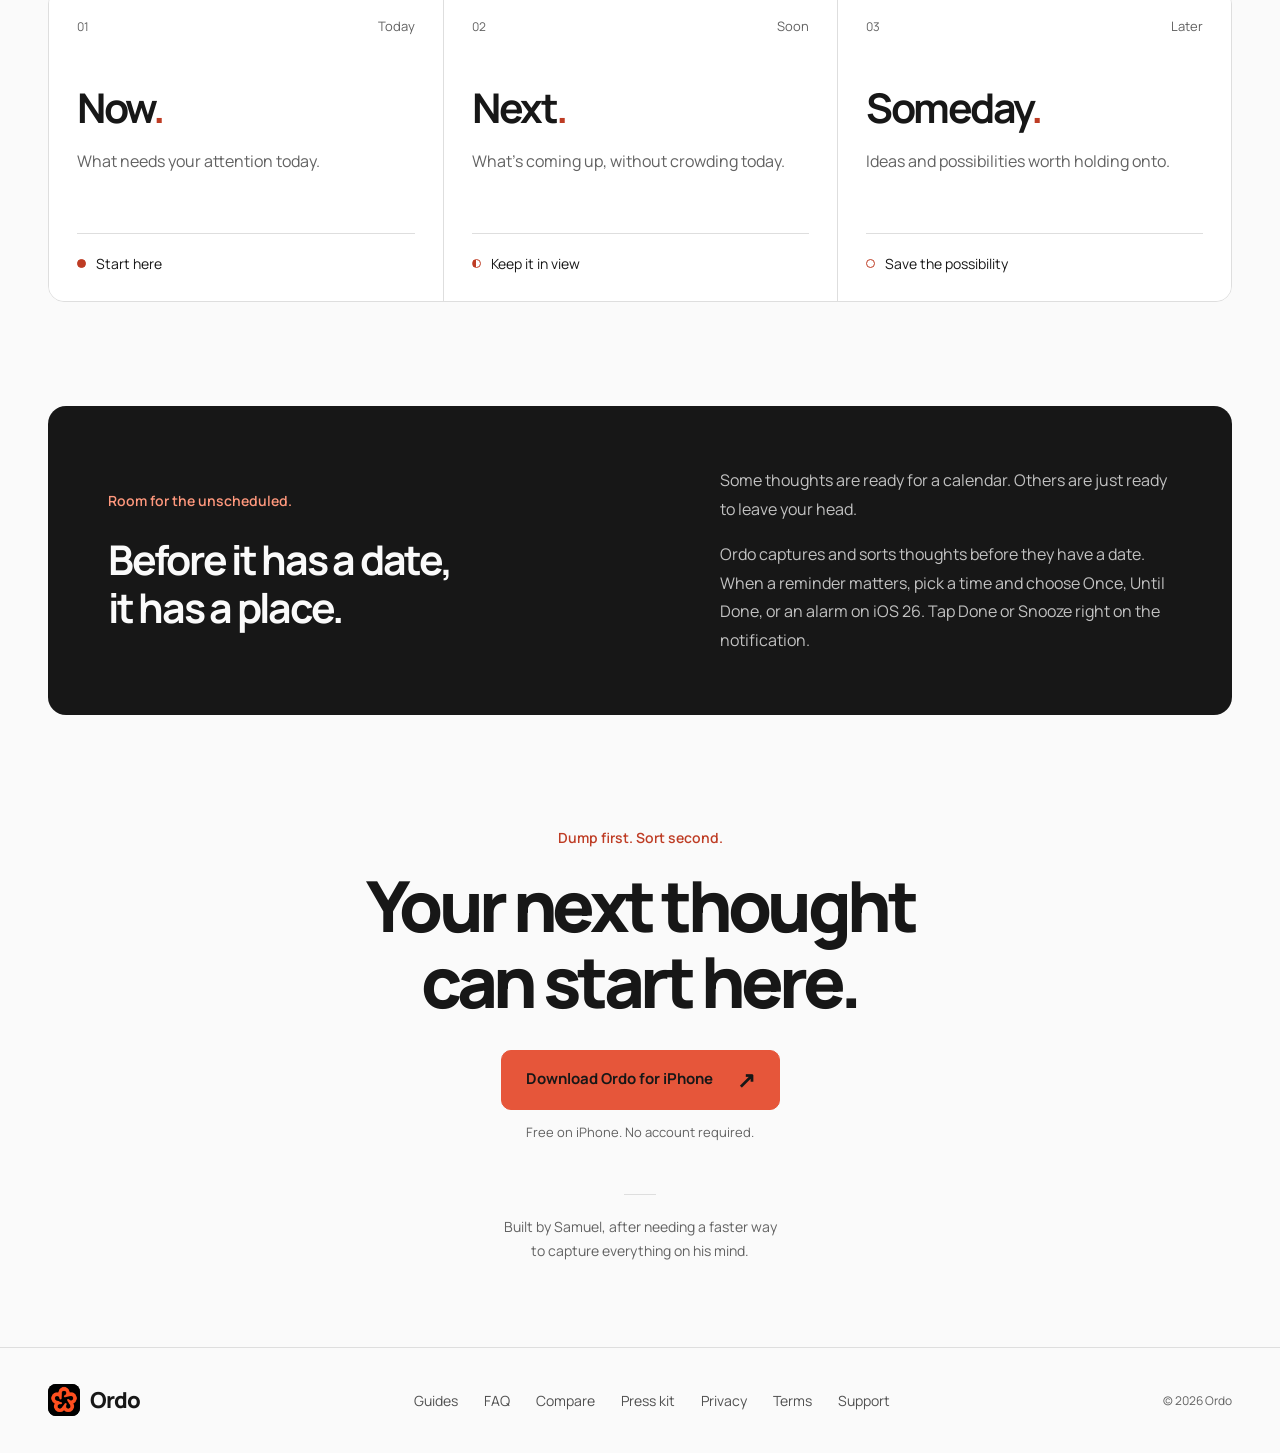
==== commit 2cbadded: "Publish Ordo 1.4 website copy and press kit" ====
--- a/index.html
+++ b/index.html
@@ -7,7 +7,7 @@
   <meta name="color-scheme" content="light">
   <meta name="robots" content="index, follow">
   <title>Ordo: Brain Dump | Messy thoughts, sorted.</title>
-  <meta name="description" content="Dump every task, idea, and loose thought in one place. Ordo sorts them into Now, Next, and Someday.">
+  <meta name="description" content="Ordo: Brain Dump is a free iPhone app. Type a messy dump or talk for up to five minutes, then see it sorted into Now, Next, and Someday. No account required.">
   <link rel="canonical" href="https://heyordo.app/">
 
   <link rel="icon" type="image/png" sizes="96x96" href="/favicon-ordo.png">
@@ -46,7 +46,7 @@
     "applicationCategory": "ProductivityApplication",
     "description": "Ordo: Brain Dump is a free iPhone app for capturing mixed thoughts by typing or speaking. It separates a dump into individual items and sorts them into Now, Next, and Someday. No account is required.",
     "url": "https://heyordo.app/",
-    "downloadUrl": "https://apps.apple.com/app/id6797331101",
+    "downloadUrl": "https://apps.apple.com/app/apple-store/id6797331101?pt=129255277&ct=Website&mt=8",
     "isAccessibleForFree": true,
     "offers": {
       "@type": "Offer",
@@ -56,7 +56,6 @@
   }
   </script>
 
-  <script defer data-domain="heyordo.app" src="https://plausible.io/js/script.js"></script>
 
   <link rel="stylesheet" href="/site.css">
 </head>
@@ -69,7 +68,7 @@
         <span>Ordo</span>
       </a>
       <div class="nav-links">
-        <a class="nav-text" href="#v13">What's new</a>
+        <a class="nav-text" href="#v14">What's new</a>
         <a class="nav-text" href="#how-it-works">How it works</a>
         <a class="nav-text" href="/articles/">Guides</a>
         <a class="button button-small" href="https://apps.apple.com/app/apple-store/id6797331101?pt=129255277&amp;ct=Website&amp;mt=8">Get Ordo <span aria-hidden="true">↗</span></a>
@@ -135,41 +134,41 @@
       </div>
     </section>
 
-    <section class="release-section" id="v13" aria-labelledby="release-title">
+    <section class="release-section" id="v14" aria-labelledby="release-title">
       <div class="wrap">
         <div class="release-heading">
           <div>
-            <p class="eyebrow release-status"><span class="status-dot" aria-hidden="true"></span> New in Ordo 1.3</p>
-            <h2 id="release-title">Dump first.<br>Ordo handles the rest.</h2>
+            <p class="eyebrow release-status"><span class="status-dot" aria-hidden="true"></span> New in Ordo 1.4</p>
+            <h2 id="release-title">Talk to Ordo.<br>See it sorted.</h2>
           </div>
-          <p>A clearer first screen, more natural times, and dictation that keeps up while you edit.</p>
+          <p>Talk for up to five minutes. Ordo keeps listening, then sorts everything into Now, Next, and Someday.</p>
         </div>
         <div class="capture-grid">
           <article class="capture-feature">
-            <span class="feature-number">01 / START HERE</span>
-            <h3>See how it works in seconds.</h3>
-            <p>A new first screen shows you the whole flow before your first dump.</p>
+            <span class="feature-number">01 / TALK</span>
+            <h3>Take up to five minutes.</h3>
+            <p>Ordo keeps listening, then sorts everything you said into Now, Next, and Someday.</p>
           </article>
           <article class="capture-feature">
-            <span class="feature-number">02 / NATURAL TIMES</span>
-            <h3>Say the time your way.</h3>
-            <p>“Gym at 5” and “wake me up at 7” work with or without am or pm.</p>
+            <span class="feature-number">02 / START ANYWHERE</span>
+            <h3>Talk to Ordo from anywhere.</h3>
+            <p>Start with a Home Screen widget with a mic, a Lock Screen widget, a Control Center control, the Action Button on iPhones that have one (iOS 18+), or Siri: “Talk to Ordo”.</p>
           </article>
           <article class="capture-feature">
-            <span class="feature-number">03 / DICTATION</span>
-            <h3>Talk, then keep editing.</h3>
-            <p>Fix the words while you dictate. Your edits now stay exactly where you put them.</p>
+            <span class="feature-number">03 / REMINDERS</span>
+            <h3>Choose how a reminder comes back.</h3>
+            <p>Pick a time, then choose Once, Until Done (it comes back until you tap Done), or an alarm (iOS 26). Tap Done or Snooze right on the notification.</p>
           </article>
         </div>
         <div class="release-more">
           <div>
-            <p class="eyebrow">Reminders, when you want them</p>
-            <h3>A thought can stay a thought—or become a nudge.</h3>
+            <p class="eyebrow">More in 1.4</p>
+            <h3>A simpler first day. Your thoughts stay yours.</h3>
           </div>
           <ul class="release-list">
-            <li><strong>Notification or alarm.</strong> “Remind me” sends a notification. “Wake me up” sets a real alarm that rings like the Clock app on iOS 26 and up.</li>
-            <li><strong>Reminder settings.</strong> Choose the default type, snooze length, and whether notifications can break through Focus.</li>
-            <li><strong>Show in Apple Reminders.</strong> Optionally let your reminders appear in Apple's Reminders app.</li>
+            <li>Your first dump happens inside the app, with an example if you'd like one.</li>
+            <li>A half-typed dump waits for you. Settings → Everything Ordo can do lists every feature.</li>
+            <li>Where supported, speech becomes text on your iPhone. The text—not your audio—is sent to sort it; Ordo doesn't store the audio or dump text on its servers. Read the <a href="/privacy/">privacy policy</a>.</li>
           </ul>
         </div>
       </div>
@@ -236,7 +235,7 @@
         </div>
         <div class="calendar-copy">
           <p>Some thoughts are ready for a calendar. Others are just ready to leave your head.</p>
-          <p>Ordo captures and sorts thoughts before they have a date. When a time matters, say it naturally. “Remind me” creates a notification; “wake me up” creates a real alarm on iOS 26 and up.</p>
+          <p>Ordo captures and sorts thoughts before they have a date. When a reminder matters, pick a time and choose Once, Until Done, or an alarm on iOS 26. Tap Done or Snooze right on the notification.</p>
         </div>
       </div>
     </section>
@@ -257,6 +256,7 @@
         <a href="/articles/">Guides</a>
         <a href="/faq/">FAQ</a>
         <a href="/compare/">Compare</a>
+        <a href="/press/">Press kit</a>
         <a href="/privacy/">Privacy</a>
         <a href="/terms/">Terms</a>
         <a href="/support/">Support</a>
@@ -264,5 +264,8 @@
       <span class="copyright">© 2026 Ordo</span>
     </div>
   </footer>
+<!-- Cloudflare Web Analytics -->
+<script type='module' src='https://static.cloudflareinsights.com/beacon.min.js' data-cf-beacon='{"token": "1800c1b89d7c4f4d8214115383064fd0"}'></script>
+<!-- End Cloudflare Web Analytics -->
 </body>
 </html>
--- a/site.css
+++ b/site.css
@@ -140,7 +140,7 @@
   .nav { min-height: 78px; gap: 16px; }
   .nav-links { gap: 20px; }
   .nav-text[href="#how-it-works"] { display: none; }
-  .nav-text[href="#v13"] { display: none; }
+  .nav-text[href="#v14"] { display: none; }
   .brand { font-size: 24px; }
   .brand-icon { width: 34px; height: 34px; border-radius: 9px; }
   .button-small { padding-inline: 14px; gap: 16px; }
